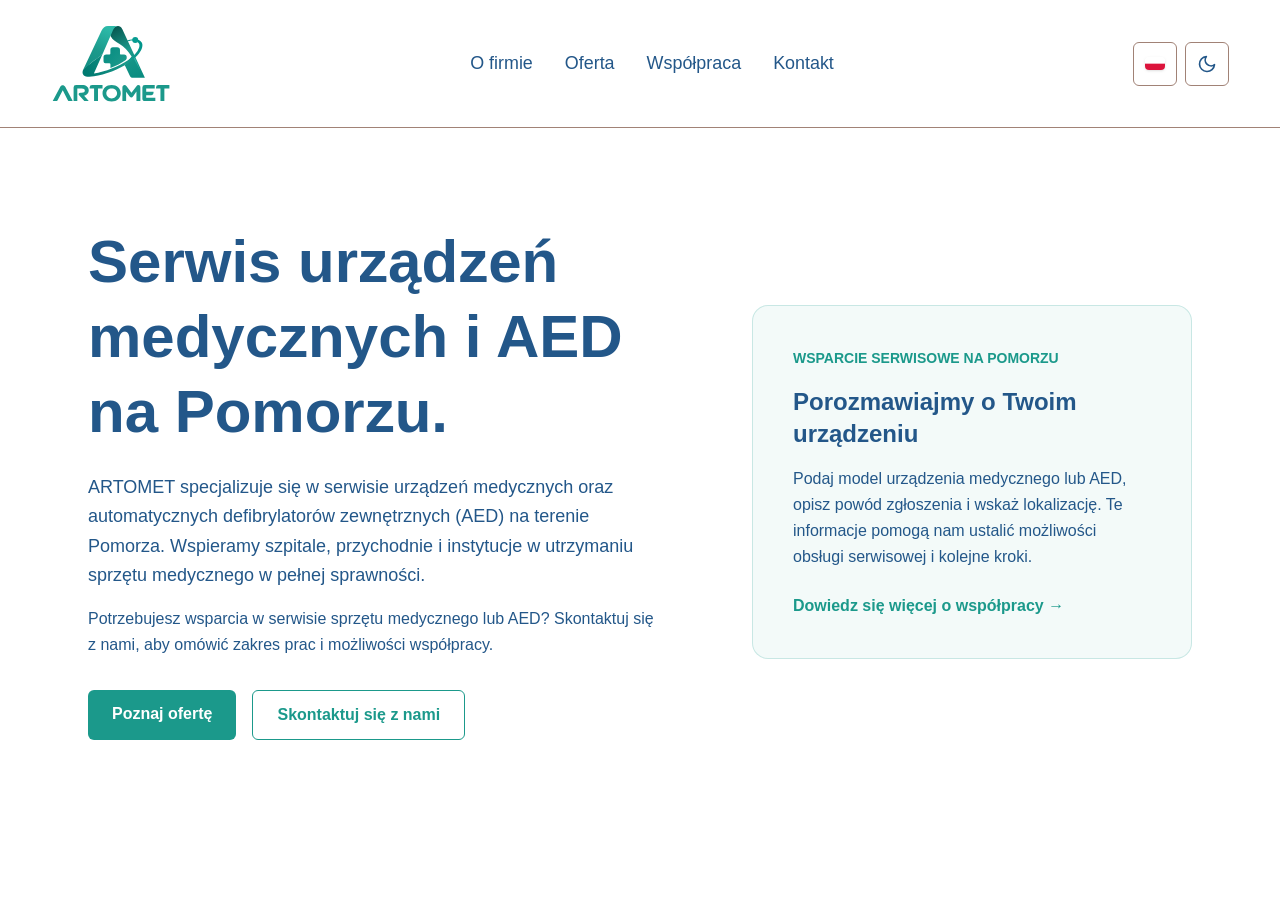
==== index.html @ 6d8891f3 "Auto-generated commit" ====
<!DOCTYPE html><html lang="pl" data-beasties-container><head>
  <meta charset="utf-8">
  <title>Artomet</title>
  <base href="/">
  <meta name="viewport" content="width=device-width, initial-scale=1">
  <link rel="icon" type="image/svg+xml" href="favicon.svg">
<style>@layer properties;@layer theme,base,components,utilities;@layer theme{:root{--font-sans: -apple-system, BlinkMacSystemFont, "Segoe UI", Roboto, "Helvetica Neue", "Noto Sans", Arial, sans-serif, "Apple Color Emoji", "Segoe UI Emoji", "Segoe UI Symbol", "Noto Color Emoji";--font-mono: ui-monospace, SFMono-Regular, Menlo, Monaco, Consolas, "Liberation Mono", "Courier New", monospace;--spacing: .25rem;--container-xl: 36rem;--container-2xl: 42rem;--container-3xl: 48rem;--container-6xl: 72rem;--text-xs: .75rem;--text-xs--line-height: calc(1 / .75);--text-sm: .875rem;--text-sm--line-height: calc(1.25 / .875);--text-lg: 1.125rem;--text-lg--line-height: calc(1.75 / 1.125);--text-xl: 1.25rem;--text-xl--line-height: calc(1.75 / 1.25);--text-2xl: 1.5rem;--text-2xl--line-height: calc(2 / 1.5);--text-3xl: 1.875rem;--text-3xl--line-height: 1.2 ;--text-4xl: 2.25rem;--text-4xl--line-height: calc(2.5 / 2.25);--text-5xl: 3rem;--text-5xl--line-height: 1;--text-6xl: 3.75rem;--text-6xl--line-height: 1;--font-weight-medium: 500;--font-weight-semibold: 600;--font-weight-bold: 700;--leading-tight: 1.25;--leading-relaxed: 1.625;--radius-sm: .25rem;--radius-md: .375rem;--radius-xl: .75rem;--radius-2xl: 1rem;--ease-out: cubic-bezier(0, 0, .2, 1);--default-transition-duration: .15s;--default-transition-timing-function: cubic-bezier(.4, 0, .2, 1);--default-font-family: var(--font-sans);--default-mono-font-family: var(--font-mono);--color-background: var(--color-background);--color-foreground: var(--color-foreground);--color-primary: var(--color-primary);--color-border: var(--color-border);--color-inactive: var(--color-inactive)}}@layer base{*,:after,:before{box-sizing:border-box;margin:0;padding:0;border:0 solid}html{line-height:1.5;-webkit-text-size-adjust:100%;tab-size:4;font-family:var(--default-font-family, -apple-system, BlinkMacSystemFont, "Segoe UI", Roboto, "Helvetica Neue", "Noto Sans", Arial, sans-serif, "Apple Color Emoji", "Segoe UI Emoji", "Segoe UI Symbol", "Noto Color Emoji");font-feature-settings:var(--default-font-feature-settings, normal);font-variation-settings:var(--default-font-variation-settings, normal);-webkit-tap-highlight-color:transparent}h1,h2{font-size:inherit;font-weight:inherit}a{color:inherit;-webkit-text-decoration:inherit;text-decoration:inherit}img,svg{display:block;vertical-align:middle}img{max-width:100%;height:auto}button{font:inherit;font-feature-settings:inherit;font-variation-settings:inherit;letter-spacing:inherit;color:inherit;border-radius:0;background-color:transparent;opacity:1}button{appearance:button}}@layer utilities{.pointer-events-none{pointer-events:none}.absolute{position:absolute}.relative{position:relative}.top-full{top:100%}.right-0{right:0}.bottom-0{bottom:0}.left-0{left:0}.z-50{z-index:50}.mx-auto{margin-inline:auto}.mt-2{margin-top:calc(var(--spacing) * 2)}.mt-4{margin-top:calc(var(--spacing) * 4)}.mt-6{margin-top:calc(var(--spacing) * 6)}.mt-8{margin-top:calc(var(--spacing) * 8)}.flex{display:flex}.grid{display:grid}.inline-block{display:inline-block}.h-0\.5{height:calc(var(--spacing) * .5)}.h-11{height:calc(var(--spacing) * 11)}.min-h-\[calc\(100svh-var\(--header-height\)\)\]{min-height:calc(100svh - var(--header-height))}.w-5{width:calc(var(--spacing) * 5)}.w-11{width:calc(var(--spacing) * 11)}.w-full{width:100%}.max-w-3xl{max-width:var(--container-3xl)}.max-w-6xl{max-width:var(--container-6xl)}.max-w-xl{max-width:var(--container-xl)}.origin-left{transform-origin:0}.translate-y-1{--tw-translate-y: var(--spacing);translate:var(--tw-translate-x) var(--tw-translate-y)}.scale-x-0{--tw-scale-x: 0%;scale:var(--tw-scale-x) var(--tw-scale-y)}.cursor-pointer{cursor:pointer}.flex-col{flex-direction:column}.items-center{align-items:center}.justify-center{justify-content:center}.gap-3{gap:calc(var(--spacing) * 3)}.gap-8{gap:calc(var(--spacing) * 8)}.rounded-2xl{border-radius:var(--radius-2xl)}.rounded-md{border-radius:var(--radius-md)}.rounded-sm{border-radius:var(--radius-sm)}.border{border-style:var(--tw-border-style);border-width:1px}.border-border{border-color:var(--color-border)}.border-primary{border-color:var(--color-primary)}.border-primary\/20{border-color:var(--color-primary)}@supports (color: color-mix(in lab,red,red)){.border-primary\/20{border-color:color-mix(in oklab,var(--color-primary) 20%,transparent)}}.bg-background{background-color:var(--color-background)}.bg-foreground{background-color:var(--color-foreground)}.bg-primary{background-color:var(--color-primary)}.bg-primary\/5{background-color:var(--color-primary)}@supports (color: color-mix(in lab,red,red)){.bg-primary\/5{background-color:color-mix(in oklab,var(--color-primary) 5%,transparent)}}.object-cover{object-fit:cover}.p-6{padding:calc(var(--spacing) * 6)}.px-3{padding-inline:calc(var(--spacing) * 3)}.px-4{padding-inline:calc(var(--spacing) * 4)}.px-6{padding-inline:calc(var(--spacing) * 6)}.py-1{padding-block:var(--spacing)}.py-1\.5{padding-block:calc(var(--spacing) * 1.5)}.py-3{padding-block:calc(var(--spacing) * 3)}.py-12{padding-block:calc(var(--spacing) * 12)}.text-center{text-align:center}.text-2xl{font-size:var(--text-2xl);line-height:var(--tw-leading, var(--text-2xl--line-height))}.text-3xl{font-size:var(--text-3xl);line-height:var(--tw-leading, var(--text-3xl--line-height))}.text-lg{font-size:var(--text-lg);line-height:var(--tw-leading, var(--text-lg--line-height))}.text-sm{font-size:var(--text-sm);line-height:var(--tw-leading, var(--text-sm--line-height))}.text-xs{font-size:var(--text-xs);line-height:var(--tw-leading, var(--text-xs--line-height))}.leading-relaxed{--tw-leading: var(--leading-relaxed);line-height:var(--leading-relaxed)}.leading-tight{--tw-leading: var(--leading-tight);line-height:var(--leading-tight)}.font-bold{--tw-font-weight: var(--font-weight-bold);font-weight:var(--font-weight-bold)}.font-semibold{--tw-font-weight: var(--font-weight-semibold);font-weight:var(--font-weight-semibold)}.whitespace-nowrap{white-space:nowrap}.text-background{color:var(--color-background)}.text-foreground{color:var(--color-foreground)}.text-primary{color:var(--color-primary)}.underline-offset-4{text-underline-offset:4px}.opacity-0{opacity:0%}.opacity-80{opacity:80%}.shadow-sm{--tw-shadow: 0 1px 3px 0 var(--tw-shadow-color, rgb(0 0 0 / .1)), 0 1px 2px -1px var(--tw-shadow-color, rgb(0 0 0 / .1));box-shadow:var(--tw-inset-shadow),var(--tw-inset-ring-shadow),var(--tw-ring-offset-shadow),var(--tw-ring-shadow),var(--tw-shadow)}.transition-all{transition-property:all;transition-timing-function:var(--tw-ease, var(--default-transition-timing-function));transition-duration:var(--tw-duration, var(--default-transition-duration))}.transition-colors{transition-property:color,background-color,border-color,outline-color,text-decoration-color,fill,stroke,--tw-gradient-from,--tw-gradient-via,--tw-gradient-to;transition-timing-function:var(--tw-ease, var(--default-transition-timing-function));transition-duration:var(--tw-duration, var(--default-transition-duration))}.transition-opacity{transition-property:opacity;transition-timing-function:var(--tw-ease, var(--default-transition-timing-function));transition-duration:var(--tw-duration, var(--default-transition-duration))}.transition-transform{transition-property:transform,translate,scale,rotate;transition-timing-function:var(--tw-ease, var(--default-transition-timing-function));transition-duration:var(--tw-duration, var(--default-transition-duration))}.duration-200{--tw-duration: .2s;transition-duration:.2s}.duration-300{--tw-duration: .3s;transition-duration:.3s}.ease-out{--tw-ease: var(--ease-out);transition-timing-function:var(--ease-out)}@media(hover:hover){.group-hover\:translate-y-0:is(:where(.group):hover *){--tw-translate-y: 0px;translate:var(--tw-translate-x) var(--tw-translate-y)}.group-hover\:scale-x-100:is(:where(.group):hover *){--tw-scale-x: 100%;scale:var(--tw-scale-x) var(--tw-scale-y)}.group-hover\:opacity-100:is(:where(.group):hover *){opacity:100%}}.group-focus-visible\:scale-x-100:is(:where(.group):focus-visible *){--tw-scale-x: 100%;scale:var(--tw-scale-x) var(--tw-scale-y)}@media(hover:hover){.hover\:bg-primary\/10:hover{background-color:var(--color-primary)}@supports (color: color-mix(in lab,red,red)){.hover\:bg-primary\/10:hover{background-color:color-mix(in oklab,var(--color-primary) 10%,transparent)}}.hover\:underline:hover{text-decoration-line:underline}.hover\:opacity-80:hover{opacity:80%}}@media(width>=40rem){.sm\:flex-row{flex-direction:row}.sm\:flex-wrap{flex-wrap:wrap}.sm\:gap-4{gap:calc(var(--spacing) * 4)}.sm\:p-8{padding:calc(var(--spacing) * 8)}.sm\:px-6{padding-inline:calc(var(--spacing) * 6)}.sm\:text-4xl{font-size:var(--text-4xl);line-height:var(--tw-leading, var(--text-4xl--line-height))}}@media(width>=48rem){.md\:gap-12{gap:calc(var(--spacing) * 12)}.md\:p-10{padding:calc(var(--spacing) * 10)}}@media(width>=64rem){.lg\:grid-cols-\[1\.4fr_1fr\]{grid-template-columns:1.4fr 1fr}.lg\:py-24{padding-block:calc(var(--spacing) * 24)}.lg\:text-6xl{font-size:var(--text-6xl);line-height:var(--tw-leading, var(--text-6xl--line-height))}}}:root{--header-height: 4rem;--color-background: #ffffff;--color-foreground: #235789;--color-primary: #1B998B;--color-border: #A18276;--color-muted: #998888}@media(min-width:64rem){:root{--header-height: 8rem}}body{background:var(--color-background)}main{overflow-wrap:anywhere}main .grid>*{min-width:0}@keyframes content-enter{0%{opacity:0;transform:translateY(20px)}to{opacity:1;transform:translateY(0)}}@media(prefers-reduced-motion:no-preference){main :where(h1,h2,h3,p,a,button,input,textarea,label){animation:content-enter .6s cubic-bezier(.22,1,.36,1) both}main :where(h1,h2,h3){animation-delay:60ms}main p{animation-delay:.12s}main p+p{animation-delay:.18s}main :where(a,button,input,textarea,label){animation-delay:.22s}main :where(a,button,input,textarea):focus{animation:none}}@property --tw-translate-x{syntax: "*"; inherits: false; initial-value: 0;}@property --tw-translate-y{syntax: "*"; inherits: false; initial-value: 0;}@property --tw-translate-z{syntax: "*"; inherits: false; initial-value: 0;}@property --tw-scale-x{syntax: "*"; inherits: false; initial-value: 1;}@property --tw-scale-y{syntax: "*"; inherits: false; initial-value: 1;}@property --tw-scale-z{syntax: "*"; inherits: false; initial-value: 1;}@property --tw-space-y-reverse{syntax: "*"; inherits: false; initial-value: 0;}@property --tw-border-style{syntax: "*"; inherits: false; initial-value: solid;}@property --tw-leading{syntax: "*"; inherits: false;}@property --tw-font-weight{syntax: "*"; inherits: false;}@property --tw-shadow{syntax: "*"; inherits: false; initial-value: 0 0 #0000;}@property --tw-shadow-color{syntax: "*"; inherits: false;}@property --tw-shadow-alpha{syntax: "<percentage>"; inherits: false; initial-value: 100%;}@property --tw-inset-shadow{syntax: "*"; inherits: false; initial-value: 0 0 #0000;}@property --tw-inset-shadow-color{syntax: "*"; inherits: false;}@property --tw-inset-shadow-alpha{syntax: "<percentage>"; inherits: false; initial-value: 100%;}@property --tw-ring-color{syntax: "*"; inherits: false;}@property --tw-ring-shadow{syntax: "*"; inherits: false; initial-value: 0 0 #0000;}@property --tw-inset-ring-color{syntax: "*"; inherits: false;}@property --tw-inset-ring-shadow{syntax: "*"; inherits: false; initial-value: 0 0 #0000;}@property --tw-ring-inset{syntax: "*"; inherits: false;}@property --tw-ring-offset-width{syntax: "<length>"; inherits: false; initial-value: 0px;}@property --tw-ring-offset-color{syntax: "*"; inherits: false; initial-value: #fff;}@property --tw-ring-offset-shadow{syntax: "*"; inherits: false; initial-value: 0 0 #0000;}@property --tw-duration{syntax: "*"; inherits: false;}@property --tw-ease{syntax: "*"; inherits: false;}@layer properties{@supports ((-webkit-hyphens: none) and (not (margin-trim: inline))) or ((-moz-orient: inline) and (not (color:rgb(from red r g b)))){*,:before,:after{--tw-translate-x: 0;--tw-translate-y: 0;--tw-translate-z: 0;--tw-scale-x: 1;--tw-scale-y: 1;--tw-scale-z: 1;--tw-space-y-reverse: 0;--tw-border-style: solid;--tw-leading: initial;--tw-font-weight: initial;--tw-shadow: 0 0 #0000;--tw-shadow-color: initial;--tw-shadow-alpha: 100%;--tw-inset-shadow: 0 0 #0000;--tw-inset-shadow-color: initial;--tw-inset-shadow-alpha: 100%;--tw-ring-color: initial;--tw-ring-shadow: 0 0 #0000;--tw-inset-ring-color: initial;--tw-inset-ring-shadow: 0 0 #0000;--tw-ring-inset: initial;--tw-ring-offset-width: 0px;--tw-ring-offset-color: #fff;--tw-ring-offset-shadow: 0 0 #0000;--tw-duration: initial;--tw-ease: initial}}}
</style><link rel="stylesheet" href="styles-PQJU27XA.css" media="print" onload="this.media='all'"><noscript><link rel="stylesheet" href="styles-PQJU27XA.css"></noscript><style ng-app-id="ng">.top-panel[_ngcontent-ng-c685632538]{display:flex;flex-wrap:wrap;align-items:center;justify-content:space-between;gap:0 12px;min-height:var(--header-height);padding:10px 16px;border-bottom:1px solid var(--color-border);background:var(--color-background);color:var(--color-foreground)}.brand[_ngcontent-ng-c685632538]{font-size:clamp(1.25rem,2.5vw,2rem)}.settings[_ngcontent-ng-c685632538]{display:flex;align-items:center;gap:8px}.menu-toggle[_ngcontent-ng-c685632538]{display:grid;place-items:center;width:44px;height:44px;border:1px solid var(--color-border);border-radius:6px;cursor:pointer}.navigation[_ngcontent-ng-c685632538]{display:none}.navigation.is-open[_ngcontent-ng-c685632538]{display:flex;flex-direction:column;order:3;width:100%;gap:8px;padding:12px 0}.navigation[_ngcontent-ng-c685632538]   a[_ngcontent-ng-c685632538]{display:flex;align-items:center;min-height:44px;width:fit-content;font-size:1.125rem;font-weight:500}[_ngcontent-ng-c685632538]:where(a,button):focus-visible{outline:2px solid var(--color-primary);outline-offset:4px}@media(min-width:64rem){.top-panel[_ngcontent-ng-c685632538]{flex-wrap:nowrap;padding:16px clamp(24px,4vw,64px)}.navigation[_ngcontent-ng-c685632538], .navigation.is-open[_ngcontent-ng-c685632538]{display:flex;flex-direction:row;order:0;width:auto;gap:clamp(20px,2.5vw,40px);padding:0}.navigation[_ngcontent-ng-c685632538]   a[_ngcontent-ng-c685632538]{font-size:clamp(1rem,1.4vw,1.25rem)}.menu-toggle[_ngcontent-ng-c685632538]{display:none}}</style></head>
<body><!--nghm--><script type="text/javascript" id="ng-event-dispatch-contract">(()=>{function p(t,n,r,o,e,i,f,m){return{eventType:t,event:n,targetElement:r,eic:o,timeStamp:e,eia:i,eirp:f,eiack:m}}function u(t){let n=[],r=e=>{n.push(e)};return{c:t,q:n,et:[],etc:[],d:r,h:e=>{r(p(e.type,e,e.target,t,Date.now()))}}}function s(t,n,r){for(let o=0;o<n.length;o++){let e=n[o];(r?t.etc:t.et).push(e),t.c.addEventListener(e,t.h,r)}}function c(t,n,r,o,e=window){let i=u(t);e._ejsas||(e._ejsas={}),e._ejsas[n]=i,s(i,r),s(i,o,!0)}window.__jsaction_bootstrap=c;})();
</script><script>window.__jsaction_bootstrap(document.body,"ng",["click","focusout"],[]);</script>
  <app-root ng-version="22.1.6" ngh="5" ng-server-context="ssg"><app-top-panel _nghost-ng-c685632538 ngh="3"><header _ngcontent-ng-c685632538 class="top-panel"><div _ngcontent-ng-c685632538 class="flex items-center"><a _ngcontent-ng-c685632538 routerlink="/" class="brand font-bold text-primary" href="/" jsaction="click:;"><img _ngcontent-ng-c685632538 src="/logo_name.svg" alt="Logo Artomet" style="width: 120px; height: auto;"></a></div><nav _ngcontent-ng-c685632538 id="main-navigation" aria-label="Menu główne" class="navigation"><a _ngcontent-ng-c685632538 routerlink="/o-firmie" routerlinkactive ariacurrentwhenactive="page" class="group relative py-1 text-foreground" href="/o-firmie" jsaction="click:;"><span _ngcontent-ng-c685632538>O firmie</span><span _ngcontent-ng-c685632538 class="absolute bottom-0 left-0 h-0.5 w-full origin-left bg-primary transition-transform duration-300 ease-out group-hover:scale-x-100 group-focus-visible:scale-x-100 scale-x-0"></span></a><a _ngcontent-ng-c685632538 routerlink="/oferta" routerlinkactive ariacurrentwhenactive="page" class="group relative py-1 text-foreground" href="/oferta" jsaction="click:;"><span _ngcontent-ng-c685632538>Oferta</span><span _ngcontent-ng-c685632538 class="absolute bottom-0 left-0 h-0.5 w-full origin-left bg-primary transition-transform duration-300 ease-out group-hover:scale-x-100 group-focus-visible:scale-x-100 scale-x-0"></span></a><a _ngcontent-ng-c685632538 routerlink="/wspolpraca" routerlinkactive ariacurrentwhenactive="page" class="group relative py-1 text-foreground" href="/wspolpraca" jsaction="click:;"><span _ngcontent-ng-c685632538>Współpraca</span><span _ngcontent-ng-c685632538 class="absolute bottom-0 left-0 h-0.5 w-full origin-left bg-primary transition-transform duration-300 ease-out group-hover:scale-x-100 group-focus-visible:scale-x-100 scale-x-0"></span></a><a _ngcontent-ng-c685632538 routerlink="/kontakt" routerlinkactive ariacurrentwhenactive="page" class="group relative py-1 text-foreground" href="/kontakt" jsaction="click:;"><span _ngcontent-ng-c685632538>Kontakt</span><span _ngcontent-ng-c685632538 class="absolute bottom-0 left-0 h-0.5 w-full origin-left bg-primary transition-transform duration-300 ease-out group-hover:scale-x-100 group-focus-visible:scale-x-100 scale-x-0"></span></a></nav><div _ngcontent-ng-c685632538 class="settings"><app-language-selector _ngcontent-ng-c685632538 ngh="1"><div class="relative" jsaction="focusout:;"><button type="button" aria-controls="language-options" aria-label="Wybierz język" class="flex h-11 w-11 cursor-pointer items-center justify-center rounded-md border border-border transition-colors hover:bg-muted" aria-expanded="false" jsaction="click:;"><app-flag-icon cssclass="w-5" ngh="0"><svg xmlns="http://www.w3.org/2000/svg" viewBox="0 0 3 2" class="object-cover rounded-sm shadow-sm w-5"><rect width="3" height="2" fill="#fff"/><rect width="3" height="1" y="1" fill="#dc143c"/></svg><!----><!----><!----></app-flag-icon></button><!----></div></app-language-selector><app-theme-toggle _ngcontent-ng-c685632538 ngh="2"><div class="group relative"><button type="button" aria-label="Zmień motyw" class="flex h-11 w-11 cursor-pointer items-center justify-center rounded-md border border-border text-foreground transition-colors hover:bg-muted" jsaction="click:;"><!----><svg xmlns="http://www.w3.org/2000/svg" width="20" height="20" viewBox="0 0 24 24" fill="none" stroke="currentColor" stroke-width="2" stroke-linecap="round" stroke-linejoin="round"><path d="M21 12.79A9 9 0 1 1 11.21 3 7 7 0 0 0 21 12.79z"/></svg><!----></button><span class="pointer-events-none absolute right-0 top-full z-50 mt-2 whitespace-nowrap rounded-md bg-foreground px-3 py-1.5 text-xs text-background opacity-0 translate-y-1 transition-all duration-200 group-hover:translate-y-0 group-hover:opacity-100"> Zmień motyw </span></div></app-theme-toggle><button _ngcontent-ng-c685632538 type="button" aria-controls="main-navigation" class="menu-toggle" aria-expanded="false" aria-label="Otwórz menu" jsaction="click:;"><svg _ngcontent-ng-c685632538="" width="24" height="24" viewBox="0 0 24 24" fill="none" stroke="currentColor" stroke-width="2" aria-hidden="true"><!----><path _ngcontent-ng-c685632538="" d="M3 6h18M3 12h18M3 18h18"/><!----></svg></button></div></header></app-top-panel><main><router-outlet></router-outlet><app-home ngh="4"><div class="min-h-[calc(100svh-var(--header-height))] bg-background text-foreground"><section class="mx-auto grid max-w-6xl items-center gap-8 px-4 py-12 sm:px-6 md:gap-12 lg:grid-cols-[1.4fr_1fr] lg:py-24"><div><h1 class="max-w-3xl text-3xl font-bold leading-tight sm:text-4xl lg:text-6xl"> Serwis urządzeń medycznych i AED na Pomorzu. </h1><p class="mt-6 max-w-xl text-lg leading-relaxed"> ARTOMET specjalizuje się w serwisie urządzeń medycznych oraz automatycznych defibrylatorów zewnętrznych (AED) na terenie Pomorza. Wspieramy szpitale, przychodnie i instytucje w utrzymaniu sprzętu medycznego w pełnej sprawności. </p><p class="mt-4 max-w-xl leading-relaxed opacity-80"> Potrzebujesz wsparcia w serwisie sprzętu medycznego lub AED? Skontaktuj się z nami, aby omówić zakres prac i możliwości współpracy. </p><div class="mt-8 flex flex-col gap-3 sm:flex-row sm:flex-wrap sm:gap-4"><a routerlink="/oferta" class="text-center rounded-md bg-primary px-6 py-3 font-semibold text-background transition-opacity hover:opacity-80" href="/oferta" jsaction="click:;">Poznaj ofertę</a><a routerlink="/kontakt" class="text-center rounded-md border border-primary px-6 py-3 font-semibold text-primary transition-colors hover:bg-primary/10" href="/kontakt" jsaction="click:;">Skontaktuj się z nami</a></div></div><aside class="rounded-2xl border border-primary/20 bg-primary/5 p-6 sm:p-8 md:p-10"><span class="text-sm font-semibold text-primary">WSPARCIE SERWISOWE NA POMORZU</span><h2 class="mt-4 text-2xl font-semibold">Porozmawiajmy o Twoim urządzeniu</h2><p class="mt-4 leading-relaxed opacity-80"> Podaj model urządzenia medycznego lub AED, opisz powód zgłoszenia i wskaż lokalizację. Te informacje pomogą nam ustalić możliwości obsługi serwisowej i kolejne kroki. </p><a routerlink="/wspolpraca" class="mt-6 inline-block font-semibold text-primary underline-offset-4 hover:underline" href="/wspolpraca" jsaction="click:;">Dowiedz się więcej o współpracy →</a></aside></section></div></app-home><!----></main></app-root>
<script src="main-QZWJJFKA.js" type="module"></script>
<link rel="modulepreload" href="chunk-BwNiApTI.js">


<script id="ng-state" type="application/json">{"__nghData__":[{"t":{"0":"t0","1":"t1","2":"t2"},"c":{"0":[{"i":"t0","r":1}],"1":[],"2":[]}},{"t":{"3":"t3"},"c":{"3":[]}},{"t":{"2":"t4","3":"t5"},"c":{"2":[],"3":[{"i":"t5","r":1}]}},{"t":{"31":"t6","32":"t7"},"c":{"31":[],"32":[{"i":"t7","r":1}]}},{},{"c":{"2":[{"i":"c125079024","r":1}]}}]}</script></body></html>
---- styles-PQJU27XA.css ----
@layer properties;@layer theme,base,components,utilities;@layer theme{:root,:host{--font-sans: -apple-system, BlinkMacSystemFont, "Segoe UI", Roboto, "Helvetica Neue", "Noto Sans", Arial, sans-serif, "Apple Color Emoji", "Segoe UI Emoji", "Segoe UI Symbol", "Noto Color Emoji";--font-mono: ui-monospace, SFMono-Regular, Menlo, Monaco, Consolas, "Liberation Mono", "Courier New", monospace;--spacing: .25rem;--container-xl: 36rem;--container-2xl: 42rem;--container-3xl: 48rem;--container-6xl: 72rem;--text-xs: .75rem;--text-xs--line-height: calc(1 / .75);--text-sm: .875rem;--text-sm--line-height: calc(1.25 / .875);--text-lg: 1.125rem;--text-lg--line-height: calc(1.75 / 1.125);--text-xl: 1.25rem;--text-xl--line-height: calc(1.75 / 1.25);--text-2xl: 1.5rem;--text-2xl--line-height: calc(2 / 1.5);--text-3xl: 1.875rem;--text-3xl--line-height: 1.2 ;--text-4xl: 2.25rem;--text-4xl--line-height: calc(2.5 / 2.25);--text-5xl: 3rem;--text-5xl--line-height: 1;--text-6xl: 3.75rem;--text-6xl--line-height: 1;--font-weight-medium: 500;--font-weight-semibold: 600;--font-weight-bold: 700;--leading-tight: 1.25;--leading-relaxed: 1.625;--radius-sm: .25rem;--radius-md: .375rem;--radius-xl: .75rem;--radius-2xl: 1rem;--ease-out: cubic-bezier(0, 0, .2, 1);--default-transition-duration: .15s;--default-transition-timing-function: cubic-bezier(.4, 0, .2, 1);--default-font-family: var(--font-sans);--default-mono-font-family: var(--font-mono);--color-background: var(--color-background);--color-foreground: var(--color-foreground);--color-primary: var(--color-primary);--color-border: var(--color-border);--color-inactive: var(--color-inactive)}}@layer base{*,:after,:before,::backdrop,::file-selector-button{box-sizing:border-box;margin:0;padding:0;border:0 solid}html,:host{line-height:1.5;-webkit-text-size-adjust:100%;tab-size:4;font-family:var(--default-font-family, -apple-system, BlinkMacSystemFont, "Segoe UI", Roboto, "Helvetica Neue", "Noto Sans", Arial, sans-serif, "Apple Color Emoji", "Segoe UI Emoji", "Segoe UI Symbol", "Noto Color Emoji");font-feature-settings:var(--default-font-feature-settings, normal);font-variation-settings:var(--default-font-variation-settings, normal);-webkit-tap-highlight-color:transparent}hr{height:0;color:inherit;border-top-width:1px}abbr:where([title]){-webkit-text-decoration:underline dotted;text-decoration:underline dotted}h1,h2,h3,h4,h5,h6{font-size:inherit;font-weight:inherit}a{color:inherit;-webkit-text-decoration:inherit;text-decoration:inherit}b,strong{font-weight:bolder}code,kbd,samp,pre{font-family:var(--default-mono-font-family, ui-monospace, SFMono-Regular, Menlo, Monaco, Consolas, "Liberation Mono", "Courier New", monospace);font-feature-settings:var(--default-mono-font-feature-settings, normal);font-variation-settings:var(--default-mono-font-variation-settings, normal);font-size:1em}small{font-size:80%}sub,sup{font-size:75%;line-height:0;position:relative;vertical-align:baseline}sub{bottom:-.25em}sup{top:-.5em}table{text-indent:0;border-color:inherit;border-collapse:collapse}:-moz-focusring:where(:not(iframe)){outline:auto}progress{vertical-align:baseline}summary{display:list-item}ol,ul,menu{list-style:none}img,svg,video,canvas,audio,iframe,embed,object{display:block;vertical-align:middle}img,video{max-width:100%;height:auto}button,input,select,optgroup,textarea,::file-selector-button{font:inherit;font-feature-settings:inherit;font-variation-settings:inherit;letter-spacing:inherit;color:inherit;border-radius:0;background-color:transparent;opacity:1}:where(select:is([multiple],[size])) optgroup{font-weight:bolder}:where(select:is([multiple],[size])) optgroup option{padding-inline-start:20px}::file-selector-button{margin-inline-end:4px}::placeholder{opacity:1}@supports (not (-webkit-appearance: -apple-pay-button)) or (contain-intrinsic-size: 1px){::placeholder{color:currentcolor}@supports (color: color-mix(in lab,red,red)){::placeholder{color:color-mix(in oklab,currentcolor 50%,transparent)}}}textarea{resize:vertical}::-webkit-search-decoration{-webkit-appearance:none}::-webkit-date-and-time-value{min-height:1lh;text-align:inherit}::-webkit-datetime-edit{display:inline-flex}::-webkit-datetime-edit-fields-wrapper{padding:0}::-webkit-datetime-edit,::-webkit-datetime-edit-year-field,::-webkit-datetime-edit-month-field,::-webkit-datetime-edit-day-field,::-webkit-datetime-edit-hour-field,::-webkit-datetime-edit-minute-field,::-webkit-datetime-edit-second-field,::-webkit-datetime-edit-millisecond-field,::-webkit-datetime-edit-meridiem-field{padding-block:0}::-webkit-calendar-picker-indicator{line-height:1}:-moz-ui-invalid{box-shadow:none}button,input:where([type=button],[type=reset],[type=submit]),::file-selector-button{appearance:button}::-webkit-inner-spin-button,::-webkit-outer-spin-button{height:auto}[hidden]:where(:not([hidden=until-found])){display:none!important}}@layer utilities{.pointer-events-none{pointer-events:none}.absolute{position:absolute}.relative{position:relative}.static{position:static}.top-12{top:calc(var(--spacing) * 12)}.top-full{top:100%}.right-0{right:0}.bottom-0{bottom:0}.left-0{left:0}.z-50{z-index:50}.mx-auto{margin-inline:auto}.mt-2{margin-top:calc(var(--spacing) * 2)}.mt-3{margin-top:calc(var(--spacing) * 3)}.mt-4{margin-top:calc(var(--spacing) * 4)}.mt-5{margin-top:calc(var(--spacing) * 5)}.mt-6{margin-top:calc(var(--spacing) * 6)}.mt-8{margin-top:calc(var(--spacing) * 8)}.mt-14{margin-top:calc(var(--spacing) * 14)}.mb-2{margin-bottom:calc(var(--spacing) * 2)}.mb-12{margin-bottom:calc(var(--spacing) * 12)}.block{display:block}.flex{display:flex}.grid{display:grid}.inline-block{display:inline-block}.h-0\.5{height:calc(var(--spacing) * .5)}.h-11{height:calc(var(--spacing) * 11)}.h-30{height:calc(var(--spacing) * 30)}.min-h-\[calc\(100svh-var\(--header-height\)\)\]{min-height:calc(100svh - var(--header-height))}.w-4{width:calc(var(--spacing) * 4)}.w-5{width:calc(var(--spacing) * 5)}.w-11{width:calc(var(--spacing) * 11)}.w-28{width:calc(var(--spacing) * 28)}.w-full{width:100%}.max-w-2xl{max-width:var(--container-2xl)}.max-w-3xl{max-width:var(--container-3xl)}.max-w-6xl{max-width:var(--container-6xl)}.max-w-xl{max-width:var(--container-xl)}.origin-left{transform-origin:0}.translate-y-1{--tw-translate-y: var(--spacing);translate:var(--tw-translate-x) var(--tw-translate-y)}.scale-x-0{--tw-scale-x: 0%;scale:var(--tw-scale-x) var(--tw-scale-y)}.scale-x-100{--tw-scale-x: 100%;scale:var(--tw-scale-x) var(--tw-scale-y)}.cursor-pointer{cursor:pointer}.resize-none{resize:none}.flex-col{flex-direction:column}.items-center{align-items:center}.justify-center{justify-content:center}.gap-2{gap:calc(var(--spacing) * 2)}.gap-3{gap:calc(var(--spacing) * 3)}.gap-6{gap:calc(var(--spacing) * 6)}.gap-8{gap:calc(var(--spacing) * 8)}.gap-12{gap:calc(var(--spacing) * 12)}:where(.space-y-4>:not(:last-child)){--tw-space-y-reverse: 0;margin-block-start:calc(calc(var(--spacing) * 4) * var(--tw-space-y-reverse));margin-block-end:calc(calc(var(--spacing) * 4) * calc(1 - var(--tw-space-y-reverse)))}:where(.space-y-5>:not(:last-child)){--tw-space-y-reverse: 0;margin-block-start:calc(calc(var(--spacing) * 5) * var(--tw-space-y-reverse));margin-block-end:calc(calc(var(--spacing) * 5) * calc(1 - var(--tw-space-y-reverse)))}.rounded-2xl{border-radius:var(--radius-2xl)}.rounded-md{border-radius:var(--radius-md)}.rounded-sm{border-radius:var(--radius-sm)}.rounded-xl{border-radius:var(--radius-xl)}.border{border-style:var(--tw-border-style);border-width:1px}.border-border{border-color:var(--color-border)}.border-border\/30{border-color:var(--color-border)}@supports (color: color-mix(in lab,red,red)){.border-border\/30{border-color:color-mix(in oklab,var(--color-border) 30%,transparent)}}.border-primary{border-color:var(--color-primary)}.border-primary\/20{border-color:var(--color-primary)}@supports (color: color-mix(in lab,red,red)){.border-primary\/20{border-color:color-mix(in oklab,var(--color-primary) 20%,transparent)}}.bg-background{background-color:var(--color-background)}.bg-foreground{background-color:var(--color-foreground)}.bg-primary{background-color:var(--color-primary)}.bg-primary\/5{background-color:var(--color-primary)}@supports (color: color-mix(in lab,red,red)){.bg-primary\/5{background-color:color-mix(in oklab,var(--color-primary) 5%,transparent)}}.object-cover{object-fit:cover}.p-1{padding:var(--spacing)}.p-6{padding:calc(var(--spacing) * 6)}.px-2{padding-inline:calc(var(--spacing) * 2)}.px-3{padding-inline:calc(var(--spacing) * 3)}.px-4{padding-inline:calc(var(--spacing) * 4)}.px-6{padding-inline:calc(var(--spacing) * 6)}.py-1{padding-block:var(--spacing)}.py-1\.5{padding-block:calc(var(--spacing) * 1.5)}.py-3{padding-block:calc(var(--spacing) * 3)}.py-10{padding-block:calc(var(--spacing) * 10)}.py-12{padding-block:calc(var(--spacing) * 12)}.text-center{text-align:center}.text-2xl{font-size:var(--text-2xl);line-height:var(--tw-leading, var(--text-2xl--line-height))}.text-3xl{font-size:var(--text-3xl);line-height:var(--tw-leading, var(--text-3xl--line-height))}.text-lg{font-size:var(--text-lg);line-height:var(--tw-leading, var(--text-lg--line-height))}.text-sm{font-size:var(--text-sm);line-height:var(--tw-leading, var(--text-sm--line-height))}.text-xl{font-size:var(--text-xl);line-height:var(--tw-leading, var(--text-xl--line-height))}.text-xs{font-size:var(--text-xs);line-height:var(--tw-leading, var(--text-xs--line-height))}.leading-relaxed{--tw-leading: var(--leading-relaxed);line-height:var(--leading-relaxed)}.leading-tight{--tw-leading: var(--leading-tight);line-height:var(--leading-tight)}.font-bold{--tw-font-weight: var(--font-weight-bold);font-weight:var(--font-weight-bold)}.font-medium{--tw-font-weight: var(--font-weight-medium);font-weight:var(--font-weight-medium)}.font-semibold{--tw-font-weight: var(--font-weight-semibold);font-weight:var(--font-weight-semibold)}.whitespace-nowrap{white-space:nowrap}.text-background{color:var(--color-background)}.text-foreground{color:var(--color-foreground)}.text-primary{color:var(--color-primary)}.underline-offset-4{text-underline-offset:4px}.opacity-0{opacity:0%}.opacity-80{opacity:80%}.shadow-lg{--tw-shadow: 0 10px 15px -3px var(--tw-shadow-color, rgb(0 0 0 / .1)), 0 4px 6px -4px var(--tw-shadow-color, rgb(0 0 0 / .1));box-shadow:var(--tw-inset-shadow),var(--tw-inset-ring-shadow),var(--tw-ring-offset-shadow),var(--tw-ring-shadow),var(--tw-shadow)}.shadow-sm{--tw-shadow: 0 1px 3px 0 var(--tw-shadow-color, rgb(0 0 0 / .1)), 0 1px 2px -1px var(--tw-shadow-color, rgb(0 0 0 / .1));box-shadow:var(--tw-inset-shadow),var(--tw-inset-ring-shadow),var(--tw-ring-offset-shadow),var(--tw-ring-shadow),var(--tw-shadow)}.transition-all{transition-property:all;transition-timing-function:var(--tw-ease, var(--default-transition-timing-function));transition-duration:var(--tw-duration, var(--default-transition-duration))}.transition-colors{transition-property:color,background-color,border-color,outline-color,text-decoration-color,fill,stroke,--tw-gradient-from,--tw-gradient-via,--tw-gradient-to;transition-timing-function:var(--tw-ease, var(--default-transition-timing-function));transition-duration:var(--tw-duration, var(--default-transition-duration))}.transition-opacity{transition-property:opacity;transition-timing-function:var(--tw-ease, var(--default-transition-timing-function));transition-duration:var(--tw-duration, var(--default-transition-duration))}.transition-transform{transition-property:transform,translate,scale,rotate;transition-timing-function:var(--tw-ease, var(--default-transition-timing-function));transition-duration:var(--tw-duration, var(--default-transition-duration))}.duration-200{--tw-duration: .2s;transition-duration:.2s}.duration-300{--tw-duration: .3s;transition-duration:.3s}.ease-out{--tw-ease: var(--ease-out);transition-timing-function:var(--ease-out)}.outline-none{--tw-outline-style: none;outline-style:none}@media(hover:hover){.group-hover\:translate-y-0:is(:where(.group):hover *){--tw-translate-y: 0px;translate:var(--tw-translate-x) var(--tw-translate-y)}.group-hover\:scale-x-100:is(:where(.group):hover *){--tw-scale-x: 100%;scale:var(--tw-scale-x) var(--tw-scale-y)}.group-hover\:opacity-100:is(:where(.group):hover *){opacity:100%}}.group-focus-visible\:scale-x-100:is(:where(.group):focus-visible *){--tw-scale-x: 100%;scale:var(--tw-scale-x) var(--tw-scale-y)}@media(hover:hover){.hover\:bg-primary\/10:hover{background-color:var(--color-primary)}@supports (color: color-mix(in lab,red,red)){.hover\:bg-primary\/10:hover{background-color:color-mix(in oklab,var(--color-primary) 10%,transparent)}}.hover\:text-primary:hover{color:var(--color-primary)}.hover\:underline:hover{text-decoration-line:underline}.hover\:opacity-80:hover{opacity:80%}.hover\:opacity-90:hover{opacity:90%}}.focus\:border-primary:focus{border-color:var(--color-primary)}@media(width>=40rem){.sm\:flex-row{flex-direction:row}.sm\:flex-wrap{flex-wrap:wrap}.sm\:gap-4{gap:calc(var(--spacing) * 4)}.sm\:p-8{padding:calc(var(--spacing) * 8)}.sm\:px-6{padding-inline:calc(var(--spacing) * 6)}.sm\:py-16{padding-block:calc(var(--spacing) * 16)}.sm\:text-4xl{font-size:var(--text-4xl);line-height:var(--tw-leading, var(--text-4xl--line-height))}}@media(width>=48rem){.md\:grid-cols-2{grid-template-columns:repeat(2,minmax(0,1fr))}.md\:gap-12{gap:calc(var(--spacing) * 12)}.md\:p-10{padding:calc(var(--spacing) * 10)}}@media(width>=64rem){.lg\:grid-cols-\[1\.4fr_1fr\]{grid-template-columns:1.4fr 1fr}.lg\:py-24{padding-block:calc(var(--spacing) * 24)}.lg\:text-5xl{font-size:var(--text-5xl);line-height:var(--tw-leading, var(--text-5xl--line-height))}.lg\:text-6xl{font-size:var(--text-6xl);line-height:var(--tw-leading, var(--text-6xl--line-height))}}}:root{--header-height: 4rem;--color-background: #ffffff;--color-foreground: #235789;--color-primary: #1B998B;--color-border: #A18276;--color-muted: #998888}@media(min-width:64rem){:root{--header-height: 8rem}}body{background:var(--color-background)}main{overflow-wrap:anywhere}main .grid>*{min-width:0}input,textarea,select{font-size:1rem}.dark{--color-background: #0E1116;--color-foreground: #A9C9E8;--color-primary: #4CCFC0;--color-border: #C7AFA6;--color-muted: #7A6F6F}@keyframes content-enter{0%{opacity:0;transform:translateY(20px)}to{opacity:1;transform:translateY(0)}}@media(prefers-reduced-motion:no-preference){main :where(h1,h2,h3,p,a,button,input,textarea,label){animation:content-enter .6s cubic-bezier(.22,1,.36,1) both}main :where(h1,h2,h3){animation-delay:60ms}main p{animation-delay:.12s}main p+p{animation-delay:.18s}main :where(a,button,input,textarea,label){animation-delay:.22s}main article:nth-child(2) :where(h2,p,a){animation-delay:.2s}main article:nth-child(3) :where(h2,p,a){animation-delay:.28s}main :where(a,button,input,textarea):focus{animation:none}}@property --tw-translate-x{syntax: "*"; inherits: false; initial-value: 0;}@property --tw-translate-y{syntax: "*"; inherits: false; initial-value: 0;}@property --tw-translate-z{syntax: "*"; inherits: false; initial-value: 0;}@property --tw-scale-x{syntax: "*"; inherits: false; initial-value: 1;}@property --tw-scale-y{syntax: "*"; inherits: false; initial-value: 1;}@property --tw-scale-z{syntax: "*"; inherits: false; initial-value: 1;}@property --tw-space-y-reverse{syntax: "*"; inherits: false; initial-value: 0;}@property --tw-border-style{syntax: "*"; inherits: false; initial-value: solid;}@property --tw-leading{syntax: "*"; inherits: false;}@property --tw-font-weight{syntax: "*"; inherits: false;}@property --tw-shadow{syntax: "*"; inherits: false; initial-value: 0 0 #0000;}@property --tw-shadow-color{syntax: "*"; inherits: false;}@property --tw-shadow-alpha{syntax: "<percentage>"; inherits: false; initial-value: 100%;}@property --tw-inset-shadow{syntax: "*"; inherits: false; initial-value: 0 0 #0000;}@property --tw-inset-shadow-color{syntax: "*"; inherits: false;}@property --tw-inset-shadow-alpha{syntax: "<percentage>"; inherits: false; initial-value: 100%;}@property --tw-ring-color{syntax: "*"; inherits: false;}@property --tw-ring-shadow{syntax: "*"; inherits: false; initial-value: 0 0 #0000;}@property --tw-inset-ring-color{syntax: "*"; inherits: false;}@property --tw-inset-ring-shadow{syntax: "*"; inherits: false; initial-value: 0 0 #0000;}@property --tw-ring-inset{syntax: "*"; inherits: false;}@property --tw-ring-offset-width{syntax: "<length>"; inherits: false; initial-value: 0px;}@property --tw-ring-offset-color{syntax: "*"; inherits: false; initial-value: #fff;}@property --tw-ring-offset-shadow{syntax: "*"; inherits: false; initial-value: 0 0 #0000;}@property --tw-duration{syntax: "*"; inherits: false;}@property --tw-ease{syntax: "*"; inherits: false;}@layer properties{@supports ((-webkit-hyphens: none) and (not (margin-trim: inline))) or ((-moz-orient: inline) and (not (color:rgb(from red r g b)))){*,:before,:after,::backdrop{--tw-translate-x: 0;--tw-translate-y: 0;--tw-translate-z: 0;--tw-scale-x: 1;--tw-scale-y: 1;--tw-scale-z: 1;--tw-space-y-reverse: 0;--tw-border-style: solid;--tw-leading: initial;--tw-font-weight: initial;--tw-shadow: 0 0 #0000;--tw-shadow-color: initial;--tw-shadow-alpha: 100%;--tw-inset-shadow: 0 0 #0000;--tw-inset-shadow-color: initial;--tw-inset-shadow-alpha: 100%;--tw-ring-color: initial;--tw-ring-shadow: 0 0 #0000;--tw-inset-ring-color: initial;--tw-inset-ring-shadow: 0 0 #0000;--tw-ring-inset: initial;--tw-ring-offset-width: 0px;--tw-ring-offset-color: #fff;--tw-ring-offset-shadow: 0 0 #0000;--tw-duration: initial;--tw-ease: initial}}}
---- styles-PQJU27XA.css ----
@layer properties;@layer theme,base,components,utilities;@layer theme{:root,:host{--font-sans: -apple-system, BlinkMacSystemFont, "Segoe UI", Roboto, "Helvetica Neue", "Noto Sans", Arial, sans-serif, "Apple Color Emoji", "Segoe UI Emoji", "Segoe UI Symbol", "Noto Color Emoji";--font-mono: ui-monospace, SFMono-Regular, Menlo, Monaco, Consolas, "Liberation Mono", "Courier New", monospace;--spacing: .25rem;--container-xl: 36rem;--container-2xl: 42rem;--container-3xl: 48rem;--container-6xl: 72rem;--text-xs: .75rem;--text-xs--line-height: calc(1 / .75);--text-sm: .875rem;--text-sm--line-height: calc(1.25 / .875);--text-lg: 1.125rem;--text-lg--line-height: calc(1.75 / 1.125);--text-xl: 1.25rem;--text-xl--line-height: calc(1.75 / 1.25);--text-2xl: 1.5rem;--text-2xl--line-height: calc(2 / 1.5);--text-3xl: 1.875rem;--text-3xl--line-height: 1.2 ;--text-4xl: 2.25rem;--text-4xl--line-height: calc(2.5 / 2.25);--text-5xl: 3rem;--text-5xl--line-height: 1;--text-6xl: 3.75rem;--text-6xl--line-height: 1;--font-weight-medium: 500;--font-weight-semibold: 600;--font-weight-bold: 700;--leading-tight: 1.25;--leading-relaxed: 1.625;--radius-sm: .25rem;--radius-md: .375rem;--radius-xl: .75rem;--radius-2xl: 1rem;--ease-out: cubic-bezier(0, 0, .2, 1);--default-transition-duration: .15s;--default-transition-timing-function: cubic-bezier(.4, 0, .2, 1);--default-font-family: var(--font-sans);--default-mono-font-family: var(--font-mono);--color-background: var(--color-background);--color-foreground: var(--color-foreground);--color-primary: var(--color-primary);--color-border: var(--color-border);--color-inactive: var(--color-inactive)}}@layer base{*,:after,:before,::backdrop,::file-selector-button{box-sizing:border-box;margin:0;padding:0;border:0 solid}html,:host{line-height:1.5;-webkit-text-size-adjust:100%;tab-size:4;font-family:var(--default-font-family, -apple-system, BlinkMacSystemFont, "Segoe UI", Roboto, "Helvetica Neue", "Noto Sans", Arial, sans-serif, "Apple Color Emoji", "Segoe UI Emoji", "Segoe UI Symbol", "Noto Color Emoji");font-feature-settings:var(--default-font-feature-settings, normal);font-variation-settings:var(--default-font-variation-settings, normal);-webkit-tap-highlight-color:transparent}hr{height:0;color:inherit;border-top-width:1px}abbr:where([title]){-webkit-text-decoration:underline dotted;text-decoration:underline dotted}h1,h2,h3,h4,h5,h6{font-size:inherit;font-weight:inherit}a{color:inherit;-webkit-text-decoration:inherit;text-decoration:inherit}b,strong{font-weight:bolder}code,kbd,samp,pre{font-family:var(--default-mono-font-family, ui-monospace, SFMono-Regular, Menlo, Monaco, Consolas, "Liberation Mono", "Courier New", monospace);font-feature-settings:var(--default-mono-font-feature-settings, normal);font-variation-settings:var(--default-mono-font-variation-settings, normal);font-size:1em}small{font-size:80%}sub,sup{font-size:75%;line-height:0;position:relative;vertical-align:baseline}sub{bottom:-.25em}sup{top:-.5em}table{text-indent:0;border-color:inherit;border-collapse:collapse}:-moz-focusring:where(:not(iframe)){outline:auto}progress{vertical-align:baseline}summary{display:list-item}ol,ul,menu{list-style:none}img,svg,video,canvas,audio,iframe,embed,object{display:block;vertical-align:middle}img,video{max-width:100%;height:auto}button,input,select,optgroup,textarea,::file-selector-button{font:inherit;font-feature-settings:inherit;font-variation-settings:inherit;letter-spacing:inherit;color:inherit;border-radius:0;background-color:transparent;opacity:1}:where(select:is([multiple],[size])) optgroup{font-weight:bolder}:where(select:is([multiple],[size])) optgroup option{padding-inline-start:20px}::file-selector-button{margin-inline-end:4px}::placeholder{opacity:1}@supports (not (-webkit-appearance: -apple-pay-button)) or (contain-intrinsic-size: 1px){::placeholder{color:currentcolor}@supports (color: color-mix(in lab,red,red)){::placeholder{color:color-mix(in oklab,currentcolor 50%,transparent)}}}textarea{resize:vertical}::-webkit-search-decoration{-webkit-appearance:none}::-webkit-date-and-time-value{min-height:1lh;text-align:inherit}::-webkit-datetime-edit{display:inline-flex}::-webkit-datetime-edit-fields-wrapper{padding:0}::-webkit-datetime-edit,::-webkit-datetime-edit-year-field,::-webkit-datetime-edit-month-field,::-webkit-datetime-edit-day-field,::-webkit-datetime-edit-hour-field,::-webkit-datetime-edit-minute-field,::-webkit-datetime-edit-second-field,::-webkit-datetime-edit-millisecond-field,::-webkit-datetime-edit-meridiem-field{padding-block:0}::-webkit-calendar-picker-indicator{line-height:1}:-moz-ui-invalid{box-shadow:none}button,input:where([type=button],[type=reset],[type=submit]),::file-selector-button{appearance:button}::-webkit-inner-spin-button,::-webkit-outer-spin-button{height:auto}[hidden]:where(:not([hidden=until-found])){display:none!important}}@layer utilities{.pointer-events-none{pointer-events:none}.absolute{position:absolute}.relative{position:relative}.static{position:static}.top-12{top:calc(var(--spacing) * 12)}.top-full{top:100%}.right-0{right:0}.bottom-0{bottom:0}.left-0{left:0}.z-50{z-index:50}.mx-auto{margin-inline:auto}.mt-2{margin-top:calc(var(--spacing) * 2)}.mt-3{margin-top:calc(var(--spacing) * 3)}.mt-4{margin-top:calc(var(--spacing) * 4)}.mt-5{margin-top:calc(var(--spacing) * 5)}.mt-6{margin-top:calc(var(--spacing) * 6)}.mt-8{margin-top:calc(var(--spacing) * 8)}.mt-14{margin-top:calc(var(--spacing) * 14)}.mb-2{margin-bottom:calc(var(--spacing) * 2)}.mb-12{margin-bottom:calc(var(--spacing) * 12)}.block{display:block}.flex{display:flex}.grid{display:grid}.inline-block{display:inline-block}.h-0\.5{height:calc(var(--spacing) * .5)}.h-11{height:calc(var(--spacing) * 11)}.h-30{height:calc(var(--spacing) * 30)}.min-h-\[calc\(100svh-var\(--header-height\)\)\]{min-height:calc(100svh - var(--header-height))}.w-4{width:calc(var(--spacing) * 4)}.w-5{width:calc(var(--spacing) * 5)}.w-11{width:calc(var(--spacing) * 11)}.w-28{width:calc(var(--spacing) * 28)}.w-full{width:100%}.max-w-2xl{max-width:var(--container-2xl)}.max-w-3xl{max-width:var(--container-3xl)}.max-w-6xl{max-width:var(--container-6xl)}.max-w-xl{max-width:var(--container-xl)}.origin-left{transform-origin:0}.translate-y-1{--tw-translate-y: var(--spacing);translate:var(--tw-translate-x) var(--tw-translate-y)}.scale-x-0{--tw-scale-x: 0%;scale:var(--tw-scale-x) var(--tw-scale-y)}.scale-x-100{--tw-scale-x: 100%;scale:var(--tw-scale-x) var(--tw-scale-y)}.cursor-pointer{cursor:pointer}.resize-none{resize:none}.flex-col{flex-direction:column}.items-center{align-items:center}.justify-center{justify-content:center}.gap-2{gap:calc(var(--spacing) * 2)}.gap-3{gap:calc(var(--spacing) * 3)}.gap-6{gap:calc(var(--spacing) * 6)}.gap-8{gap:calc(var(--spacing) * 8)}.gap-12{gap:calc(var(--spacing) * 12)}:where(.space-y-4>:not(:last-child)){--tw-space-y-reverse: 0;margin-block-start:calc(calc(var(--spacing) * 4) * var(--tw-space-y-reverse));margin-block-end:calc(calc(var(--spacing) * 4) * calc(1 - var(--tw-space-y-reverse)))}:where(.space-y-5>:not(:last-child)){--tw-space-y-reverse: 0;margin-block-start:calc(calc(var(--spacing) * 5) * var(--tw-space-y-reverse));margin-block-end:calc(calc(var(--spacing) * 5) * calc(1 - var(--tw-space-y-reverse)))}.rounded-2xl{border-radius:var(--radius-2xl)}.rounded-md{border-radius:var(--radius-md)}.rounded-sm{border-radius:var(--radius-sm)}.rounded-xl{border-radius:var(--radius-xl)}.border{border-style:var(--tw-border-style);border-width:1px}.border-border{border-color:var(--color-border)}.border-border\/30{border-color:var(--color-border)}@supports (color: color-mix(in lab,red,red)){.border-border\/30{border-color:color-mix(in oklab,var(--color-border) 30%,transparent)}}.border-primary{border-color:var(--color-primary)}.border-primary\/20{border-color:var(--color-primary)}@supports (color: color-mix(in lab,red,red)){.border-primary\/20{border-color:color-mix(in oklab,var(--color-primary) 20%,transparent)}}.bg-background{background-color:var(--color-background)}.bg-foreground{background-color:var(--color-foreground)}.bg-primary{background-color:var(--color-primary)}.bg-primary\/5{background-color:var(--color-primary)}@supports (color: color-mix(in lab,red,red)){.bg-primary\/5{background-color:color-mix(in oklab,var(--color-primary) 5%,transparent)}}.object-cover{object-fit:cover}.p-1{padding:var(--spacing)}.p-6{padding:calc(var(--spacing) * 6)}.px-2{padding-inline:calc(var(--spacing) * 2)}.px-3{padding-inline:calc(var(--spacing) * 3)}.px-4{padding-inline:calc(var(--spacing) * 4)}.px-6{padding-inline:calc(var(--spacing) * 6)}.py-1{padding-block:var(--spacing)}.py-1\.5{padding-block:calc(var(--spacing) * 1.5)}.py-3{padding-block:calc(var(--spacing) * 3)}.py-10{padding-block:calc(var(--spacing) * 10)}.py-12{padding-block:calc(var(--spacing) * 12)}.text-center{text-align:center}.text-2xl{font-size:var(--text-2xl);line-height:var(--tw-leading, var(--text-2xl--line-height))}.text-3xl{font-size:var(--text-3xl);line-height:var(--tw-leading, var(--text-3xl--line-height))}.text-lg{font-size:var(--text-lg);line-height:var(--tw-leading, var(--text-lg--line-height))}.text-sm{font-size:var(--text-sm);line-height:var(--tw-leading, var(--text-sm--line-height))}.text-xl{font-size:var(--text-xl);line-height:var(--tw-leading, var(--text-xl--line-height))}.text-xs{font-size:var(--text-xs);line-height:var(--tw-leading, var(--text-xs--line-height))}.leading-relaxed{--tw-leading: var(--leading-relaxed);line-height:var(--leading-relaxed)}.leading-tight{--tw-leading: var(--leading-tight);line-height:var(--leading-tight)}.font-bold{--tw-font-weight: var(--font-weight-bold);font-weight:var(--font-weight-bold)}.font-medium{--tw-font-weight: var(--font-weight-medium);font-weight:var(--font-weight-medium)}.font-semibold{--tw-font-weight: var(--font-weight-semibold);font-weight:var(--font-weight-semibold)}.whitespace-nowrap{white-space:nowrap}.text-background{color:var(--color-background)}.text-foreground{color:var(--color-foreground)}.text-primary{color:var(--color-primary)}.underline-offset-4{text-underline-offset:4px}.opacity-0{opacity:0%}.opacity-80{opacity:80%}.shadow-lg{--tw-shadow: 0 10px 15px -3px var(--tw-shadow-color, rgb(0 0 0 / .1)), 0 4px 6px -4px var(--tw-shadow-color, rgb(0 0 0 / .1));box-shadow:var(--tw-inset-shadow),var(--tw-inset-ring-shadow),var(--tw-ring-offset-shadow),var(--tw-ring-shadow),var(--tw-shadow)}.shadow-sm{--tw-shadow: 0 1px 3px 0 var(--tw-shadow-color, rgb(0 0 0 / .1)), 0 1px 2px -1px var(--tw-shadow-color, rgb(0 0 0 / .1));box-shadow:var(--tw-inset-shadow),var(--tw-inset-ring-shadow),var(--tw-ring-offset-shadow),var(--tw-ring-shadow),var(--tw-shadow)}.transition-all{transition-property:all;transition-timing-function:var(--tw-ease, var(--default-transition-timing-function));transition-duration:var(--tw-duration, var(--default-transition-duration))}.transition-colors{transition-property:color,background-color,border-color,outline-color,text-decoration-color,fill,stroke,--tw-gradient-from,--tw-gradient-via,--tw-gradient-to;transition-timing-function:var(--tw-ease, var(--default-transition-timing-function));transition-duration:var(--tw-duration, var(--default-transition-duration))}.transition-opacity{transition-property:opacity;transition-timing-function:var(--tw-ease, var(--default-transition-timing-function));transition-duration:var(--tw-duration, var(--default-transition-duration))}.transition-transform{transition-property:transform,translate,scale,rotate;transition-timing-function:var(--tw-ease, var(--default-transition-timing-function));transition-duration:var(--tw-duration, var(--default-transition-duration))}.duration-200{--tw-duration: .2s;transition-duration:.2s}.duration-300{--tw-duration: .3s;transition-duration:.3s}.ease-out{--tw-ease: var(--ease-out);transition-timing-function:var(--ease-out)}.outline-none{--tw-outline-style: none;outline-style:none}@media(hover:hover){.group-hover\:translate-y-0:is(:where(.group):hover *){--tw-translate-y: 0px;translate:var(--tw-translate-x) var(--tw-translate-y)}.group-hover\:scale-x-100:is(:where(.group):hover *){--tw-scale-x: 100%;scale:var(--tw-scale-x) var(--tw-scale-y)}.group-hover\:opacity-100:is(:where(.group):hover *){opacity:100%}}.group-focus-visible\:scale-x-100:is(:where(.group):focus-visible *){--tw-scale-x: 100%;scale:var(--tw-scale-x) var(--tw-scale-y)}@media(hover:hover){.hover\:bg-primary\/10:hover{background-color:var(--color-primary)}@supports (color: color-mix(in lab,red,red)){.hover\:bg-primary\/10:hover{background-color:color-mix(in oklab,var(--color-primary) 10%,transparent)}}.hover\:text-primary:hover{color:var(--color-primary)}.hover\:underline:hover{text-decoration-line:underline}.hover\:opacity-80:hover{opacity:80%}.hover\:opacity-90:hover{opacity:90%}}.focus\:border-primary:focus{border-color:var(--color-primary)}@media(width>=40rem){.sm\:flex-row{flex-direction:row}.sm\:flex-wrap{flex-wrap:wrap}.sm\:gap-4{gap:calc(var(--spacing) * 4)}.sm\:p-8{padding:calc(var(--spacing) * 8)}.sm\:px-6{padding-inline:calc(var(--spacing) * 6)}.sm\:py-16{padding-block:calc(var(--spacing) * 16)}.sm\:text-4xl{font-size:var(--text-4xl);line-height:var(--tw-leading, var(--text-4xl--line-height))}}@media(width>=48rem){.md\:grid-cols-2{grid-template-columns:repeat(2,minmax(0,1fr))}.md\:gap-12{gap:calc(var(--spacing) * 12)}.md\:p-10{padding:calc(var(--spacing) * 10)}}@media(width>=64rem){.lg\:grid-cols-\[1\.4fr_1fr\]{grid-template-columns:1.4fr 1fr}.lg\:py-24{padding-block:calc(var(--spacing) * 24)}.lg\:text-5xl{font-size:var(--text-5xl);line-height:var(--tw-leading, var(--text-5xl--line-height))}.lg\:text-6xl{font-size:var(--text-6xl);line-height:var(--tw-leading, var(--text-6xl--line-height))}}}:root{--header-height: 4rem;--color-background: #ffffff;--color-foreground: #235789;--color-primary: #1B998B;--color-border: #A18276;--color-muted: #998888}@media(min-width:64rem){:root{--header-height: 8rem}}body{background:var(--color-background)}main{overflow-wrap:anywhere}main .grid>*{min-width:0}input,textarea,select{font-size:1rem}.dark{--color-background: #0E1116;--color-foreground: #A9C9E8;--color-primary: #4CCFC0;--color-border: #C7AFA6;--color-muted: #7A6F6F}@keyframes content-enter{0%{opacity:0;transform:translateY(20px)}to{opacity:1;transform:translateY(0)}}@media(prefers-reduced-motion:no-preference){main :where(h1,h2,h3,p,a,button,input,textarea,label){animation:content-enter .6s cubic-bezier(.22,1,.36,1) both}main :where(h1,h2,h3){animation-delay:60ms}main p{animation-delay:.12s}main p+p{animation-delay:.18s}main :where(a,button,input,textarea,label){animation-delay:.22s}main article:nth-child(2) :where(h2,p,a){animation-delay:.2s}main article:nth-child(3) :where(h2,p,a){animation-delay:.28s}main :where(a,button,input,textarea):focus{animation:none}}@property --tw-translate-x{syntax: "*"; inherits: false; initial-value: 0;}@property --tw-translate-y{syntax: "*"; inherits: false; initial-value: 0;}@property --tw-translate-z{syntax: "*"; inherits: false; initial-value: 0;}@property --tw-scale-x{syntax: "*"; inherits: false; initial-value: 1;}@property --tw-scale-y{syntax: "*"; inherits: false; initial-value: 1;}@property --tw-scale-z{syntax: "*"; inherits: false; initial-value: 1;}@property --tw-space-y-reverse{syntax: "*"; inherits: false; initial-value: 0;}@property --tw-border-style{syntax: "*"; inherits: false; initial-value: solid;}@property --tw-leading{syntax: "*"; inherits: false;}@property --tw-font-weight{syntax: "*"; inherits: false;}@property --tw-shadow{syntax: "*"; inherits: false; initial-value: 0 0 #0000;}@property --tw-shadow-color{syntax: "*"; inherits: false;}@property --tw-shadow-alpha{syntax: "<percentage>"; inherits: false; initial-value: 100%;}@property --tw-inset-shadow{syntax: "*"; inherits: false; initial-value: 0 0 #0000;}@property --tw-inset-shadow-color{syntax: "*"; inherits: false;}@property --tw-inset-shadow-alpha{syntax: "<percentage>"; inherits: false; initial-value: 100%;}@property --tw-ring-color{syntax: "*"; inherits: false;}@property --tw-ring-shadow{syntax: "*"; inherits: false; initial-value: 0 0 #0000;}@property --tw-inset-ring-color{syntax: "*"; inherits: false;}@property --tw-inset-ring-shadow{syntax: "*"; inherits: false; initial-value: 0 0 #0000;}@property --tw-ring-inset{syntax: "*"; inherits: false;}@property --tw-ring-offset-width{syntax: "<length>"; inherits: false; initial-value: 0px;}@property --tw-ring-offset-color{syntax: "*"; inherits: false; initial-value: #fff;}@property --tw-ring-offset-shadow{syntax: "*"; inherits: false; initial-value: 0 0 #0000;}@property --tw-duration{syntax: "*"; inherits: false;}@property --tw-ease{syntax: "*"; inherits: false;}@layer properties{@supports ((-webkit-hyphens: none) and (not (margin-trim: inline))) or ((-moz-orient: inline) and (not (color:rgb(from red r g b)))){*,:before,:after,::backdrop{--tw-translate-x: 0;--tw-translate-y: 0;--tw-translate-z: 0;--tw-scale-x: 1;--tw-scale-y: 1;--tw-scale-z: 1;--tw-space-y-reverse: 0;--tw-border-style: solid;--tw-leading: initial;--tw-font-weight: initial;--tw-shadow: 0 0 #0000;--tw-shadow-color: initial;--tw-shadow-alpha: 100%;--tw-inset-shadow: 0 0 #0000;--tw-inset-shadow-color: initial;--tw-inset-shadow-alpha: 100%;--tw-ring-color: initial;--tw-ring-shadow: 0 0 #0000;--tw-inset-ring-color: initial;--tw-inset-ring-shadow: 0 0 #0000;--tw-ring-inset: initial;--tw-ring-offset-width: 0px;--tw-ring-offset-color: #fff;--tw-ring-offset-shadow: 0 0 #0000;--tw-duration: initial;--tw-ease: initial}}}
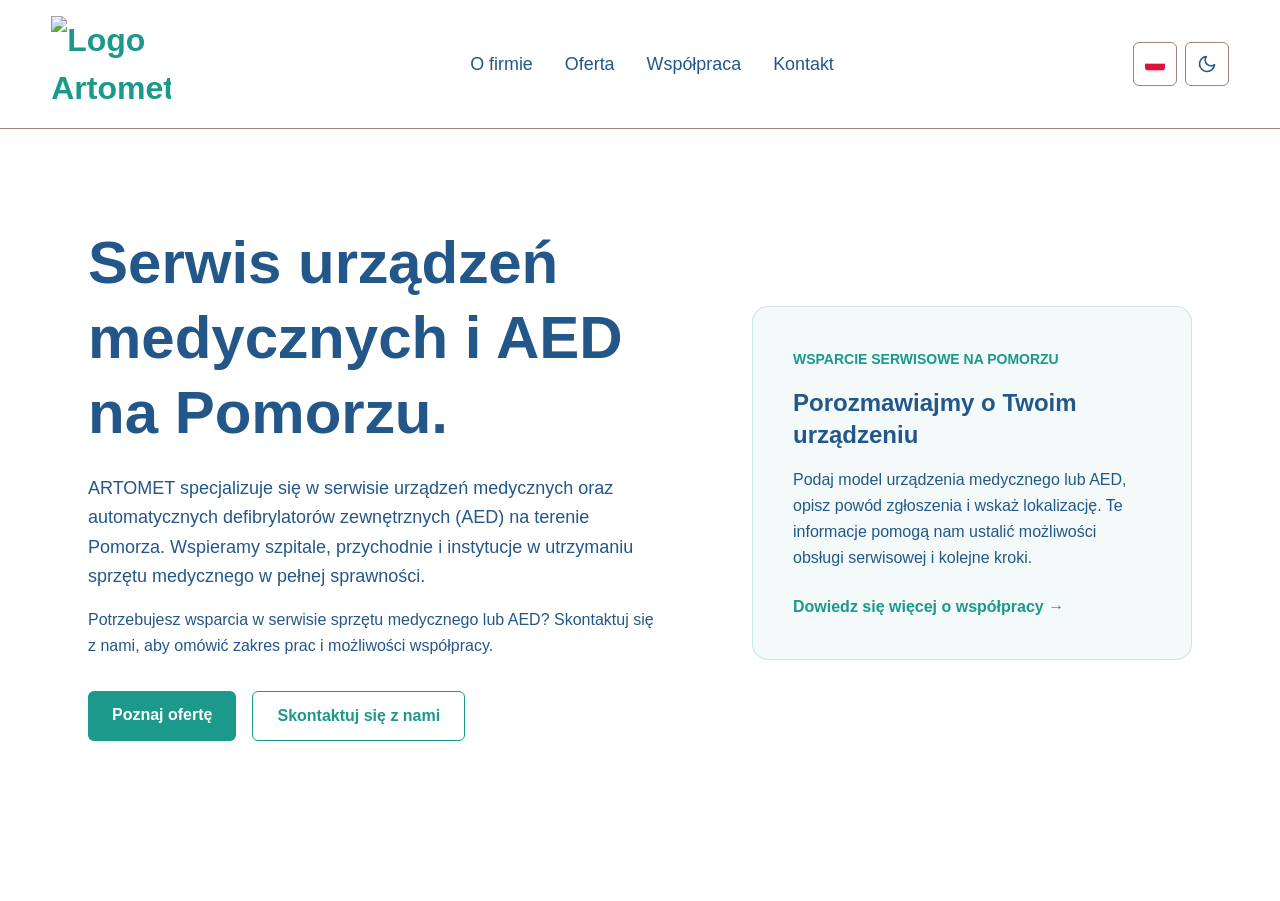
==== commit 81d07129: "Auto-generated commit" ====
--- a/index.html
+++ b/index.html
@@ -1,16 +1,16 @@
 <!DOCTYPE html><html lang="pl" data-beasties-container><head>
   <meta charset="utf-8">
   <title>Artomet</title>
-  <base href="/">
+  <base href="/artomet.github.io/">
   <meta name="viewport" content="width=device-width, initial-scale=1">
   <link rel="icon" type="image/svg+xml" href="favicon.svg">
 <style>@layer properties;@layer theme,base,components,utilities;@layer theme{:root{--font-sans: -apple-system, BlinkMacSystemFont, "Segoe UI", Roboto, "Helvetica Neue", "Noto Sans", Arial, sans-serif, "Apple Color Emoji", "Segoe UI Emoji", "Segoe UI Symbol", "Noto Color Emoji";--font-mono: ui-monospace, SFMono-Regular, Menlo, Monaco, Consolas, "Liberation Mono", "Courier New", monospace;--spacing: .25rem;--container-xl: 36rem;--container-2xl: 42rem;--container-3xl: 48rem;--container-6xl: 72rem;--text-xs: .75rem;--text-xs--line-height: calc(1 / .75);--text-sm: .875rem;--text-sm--line-height: calc(1.25 / .875);--text-lg: 1.125rem;--text-lg--line-height: calc(1.75 / 1.125);--text-xl: 1.25rem;--text-xl--line-height: calc(1.75 / 1.25);--text-2xl: 1.5rem;--text-2xl--line-height: calc(2 / 1.5);--text-3xl: 1.875rem;--text-3xl--line-height: 1.2 ;--text-4xl: 2.25rem;--text-4xl--line-height: calc(2.5 / 2.25);--text-5xl: 3rem;--text-5xl--line-height: 1;--text-6xl: 3.75rem;--text-6xl--line-height: 1;--font-weight-medium: 500;--font-weight-semibold: 600;--font-weight-bold: 700;--leading-tight: 1.25;--leading-relaxed: 1.625;--radius-sm: .25rem;--radius-md: .375rem;--radius-xl: .75rem;--radius-2xl: 1rem;--ease-out: cubic-bezier(0, 0, .2, 1);--default-transition-duration: .15s;--default-transition-timing-function: cubic-bezier(.4, 0, .2, 1);--default-font-family: var(--font-sans);--default-mono-font-family: var(--font-mono);--color-background: var(--color-background);--color-foreground: var(--color-foreground);--color-primary: var(--color-primary);--color-border: var(--color-border);--color-inactive: var(--color-inactive)}}@layer base{*,:after,:before{box-sizing:border-box;margin:0;padding:0;border:0 solid}html{line-height:1.5;-webkit-text-size-adjust:100%;tab-size:4;font-family:var(--default-font-family, -apple-system, BlinkMacSystemFont, "Segoe UI", Roboto, "Helvetica Neue", "Noto Sans", Arial, sans-serif, "Apple Color Emoji", "Segoe UI Emoji", "Segoe UI Symbol", "Noto Color Emoji");font-feature-settings:var(--default-font-feature-settings, normal);font-variation-settings:var(--default-font-variation-settings, normal);-webkit-tap-highlight-color:transparent}h1,h2{font-size:inherit;font-weight:inherit}a{color:inherit;-webkit-text-decoration:inherit;text-decoration:inherit}img,svg{display:block;vertical-align:middle}img{max-width:100%;height:auto}button{font:inherit;font-feature-settings:inherit;font-variation-settings:inherit;letter-spacing:inherit;color:inherit;border-radius:0;background-color:transparent;opacity:1}button{appearance:button}}@layer utilities{.pointer-events-none{pointer-events:none}.absolute{position:absolute}.relative{position:relative}.top-full{top:100%}.right-0{right:0}.bottom-0{bottom:0}.left-0{left:0}.z-50{z-index:50}.mx-auto{margin-inline:auto}.mt-2{margin-top:calc(var(--spacing) * 2)}.mt-4{margin-top:calc(var(--spacing) * 4)}.mt-6{margin-top:calc(var(--spacing) * 6)}.mt-8{margin-top:calc(var(--spacing) * 8)}.flex{display:flex}.grid{display:grid}.inline-block{display:inline-block}.h-0\.5{height:calc(var(--spacing) * .5)}.h-11{height:calc(var(--spacing) * 11)}.min-h-\[calc\(100svh-var\(--header-height\)\)\]{min-height:calc(100svh - var(--header-height))}.w-5{width:calc(var(--spacing) * 5)}.w-11{width:calc(var(--spacing) * 11)}.w-full{width:100%}.max-w-3xl{max-width:var(--container-3xl)}.max-w-6xl{max-width:var(--container-6xl)}.max-w-xl{max-width:var(--container-xl)}.origin-left{transform-origin:0}.translate-y-1{--tw-translate-y: var(--spacing);translate:var(--tw-translate-x) var(--tw-translate-y)}.scale-x-0{--tw-scale-x: 0%;scale:var(--tw-scale-x) var(--tw-scale-y)}.cursor-pointer{cursor:pointer}.flex-col{flex-direction:column}.items-center{align-items:center}.justify-center{justify-content:center}.gap-3{gap:calc(var(--spacing) * 3)}.gap-8{gap:calc(var(--spacing) * 8)}.rounded-2xl{border-radius:var(--radius-2xl)}.rounded-md{border-radius:var(--radius-md)}.rounded-sm{border-radius:var(--radius-sm)}.border{border-style:var(--tw-border-style);border-width:1px}.border-border{border-color:var(--color-border)}.border-primary{border-color:var(--color-primary)}.border-primary\/20{border-color:var(--color-primary)}@supports (color: color-mix(in lab,red,red)){.border-primary\/20{border-color:color-mix(in oklab,var(--color-primary) 20%,transparent)}}.bg-background{background-color:var(--color-background)}.bg-foreground{background-color:var(--color-foreground)}.bg-primary{background-color:var(--color-primary)}.bg-primary\/5{background-color:var(--color-primary)}@supports (color: color-mix(in lab,red,red)){.bg-primary\/5{background-color:color-mix(in oklab,var(--color-primary) 5%,transparent)}}.object-cover{object-fit:cover}.p-6{padding:calc(var(--spacing) * 6)}.px-3{padding-inline:calc(var(--spacing) * 3)}.px-4{padding-inline:calc(var(--spacing) * 4)}.px-6{padding-inline:calc(var(--spacing) * 6)}.py-1{padding-block:var(--spacing)}.py-1\.5{padding-block:calc(var(--spacing) * 1.5)}.py-3{padding-block:calc(var(--spacing) * 3)}.py-12{padding-block:calc(var(--spacing) * 12)}.text-center{text-align:center}.text-2xl{font-size:var(--text-2xl);line-height:var(--tw-leading, var(--text-2xl--line-height))}.text-3xl{font-size:var(--text-3xl);line-height:var(--tw-leading, var(--text-3xl--line-height))}.text-lg{font-size:var(--text-lg);line-height:var(--tw-leading, var(--text-lg--line-height))}.text-sm{font-size:var(--text-sm);line-height:var(--tw-leading, var(--text-sm--line-height))}.text-xs{font-size:var(--text-xs);line-height:var(--tw-leading, var(--text-xs--line-height))}.leading-relaxed{--tw-leading: var(--leading-relaxed);line-height:var(--leading-relaxed)}.leading-tight{--tw-leading: var(--leading-tight);line-height:var(--leading-tight)}.font-bold{--tw-font-weight: var(--font-weight-bold);font-weight:var(--font-weight-bold)}.font-semibold{--tw-font-weight: var(--font-weight-semibold);font-weight:var(--font-weight-semibold)}.whitespace-nowrap{white-space:nowrap}.text-background{color:var(--color-background)}.text-foreground{color:var(--color-foreground)}.text-primary{color:var(--color-primary)}.underline-offset-4{text-underline-offset:4px}.opacity-0{opacity:0%}.opacity-80{opacity:80%}.shadow-sm{--tw-shadow: 0 1px 3px 0 var(--tw-shadow-color, rgb(0 0 0 / .1)), 0 1px 2px -1px var(--tw-shadow-color, rgb(0 0 0 / .1));box-shadow:var(--tw-inset-shadow),var(--tw-inset-ring-shadow),var(--tw-ring-offset-shadow),var(--tw-ring-shadow),var(--tw-shadow)}.transition-all{transition-property:all;transition-timing-function:var(--tw-ease, var(--default-transition-timing-function));transition-duration:var(--tw-duration, var(--default-transition-duration))}.transition-colors{transition-property:color,background-color,border-color,outline-color,text-decoration-color,fill,stroke,--tw-gradient-from,--tw-gradient-via,--tw-gradient-to;transition-timing-function:var(--tw-ease, var(--default-transition-timing-function));transition-duration:var(--tw-duration, var(--default-transition-duration))}.transition-opacity{transition-property:opacity;transition-timing-function:var(--tw-ease, var(--default-transition-timing-function));transition-duration:var(--tw-duration, var(--default-transition-duration))}.transition-transform{transition-property:transform,translate,scale,rotate;transition-timing-function:var(--tw-ease, var(--default-transition-timing-function));transition-duration:var(--tw-duration, var(--default-transition-duration))}.duration-200{--tw-duration: .2s;transition-duration:.2s}.duration-300{--tw-duration: .3s;transition-duration:.3s}.ease-out{--tw-ease: var(--ease-out);transition-timing-function:var(--ease-out)}@media(hover:hover){.group-hover\:translate-y-0:is(:where(.group):hover *){--tw-translate-y: 0px;translate:var(--tw-translate-x) var(--tw-translate-y)}.group-hover\:scale-x-100:is(:where(.group):hover *){--tw-scale-x: 100%;scale:var(--tw-scale-x) var(--tw-scale-y)}.group-hover\:opacity-100:is(:where(.group):hover *){opacity:100%}}.group-focus-visible\:scale-x-100:is(:where(.group):focus-visible *){--tw-scale-x: 100%;scale:var(--tw-scale-x) var(--tw-scale-y)}@media(hover:hover){.hover\:bg-primary\/10:hover{background-color:var(--color-primary)}@supports (color: color-mix(in lab,red,red)){.hover\:bg-primary\/10:hover{background-color:color-mix(in oklab,var(--color-primary) 10%,transparent)}}.hover\:underline:hover{text-decoration-line:underline}.hover\:opacity-80:hover{opacity:80%}}@media(width>=40rem){.sm\:flex-row{flex-direction:row}.sm\:flex-wrap{flex-wrap:wrap}.sm\:gap-4{gap:calc(var(--spacing) * 4)}.sm\:p-8{padding:calc(var(--spacing) * 8)}.sm\:px-6{padding-inline:calc(var(--spacing) * 6)}.sm\:text-4xl{font-size:var(--text-4xl);line-height:var(--tw-leading, var(--text-4xl--line-height))}}@media(width>=48rem){.md\:gap-12{gap:calc(var(--spacing) * 12)}.md\:p-10{padding:calc(var(--spacing) * 10)}}@media(width>=64rem){.lg\:grid-cols-\[1\.4fr_1fr\]{grid-template-columns:1.4fr 1fr}.lg\:py-24{padding-block:calc(var(--spacing) * 24)}.lg\:text-6xl{font-size:var(--text-6xl);line-height:var(--tw-leading, var(--text-6xl--line-height))}}}:root{--header-height: 4rem;--color-background: #ffffff;--color-foreground: #235789;--color-primary: #1B998B;--color-border: #A18276;--color-muted: #998888}@media(min-width:64rem){:root{--header-height: 8rem}}body{background:var(--color-background)}main{overflow-wrap:anywhere}main .grid>*{min-width:0}@keyframes content-enter{0%{opacity:0;transform:translateY(20px)}to{opacity:1;transform:translateY(0)}}@media(prefers-reduced-motion:no-preference){main :where(h1,h2,h3,p,a,button,input,textarea,label){animation:content-enter .6s cubic-bezier(.22,1,.36,1) both}main :where(h1,h2,h3){animation-delay:60ms}main p{animation-delay:.12s}main p+p{animation-delay:.18s}main :where(a,button,input,textarea,label){animation-delay:.22s}main :where(a,button,input,textarea):focus{animation:none}}@property --tw-translate-x{syntax: "*"; inherits: false; initial-value: 0;}@property --tw-translate-y{syntax: "*"; inherits: false; initial-value: 0;}@property --tw-translate-z{syntax: "*"; inherits: false; initial-value: 0;}@property --tw-scale-x{syntax: "*"; inherits: false; initial-value: 1;}@property --tw-scale-y{syntax: "*"; inherits: false; initial-value: 1;}@property --tw-scale-z{syntax: "*"; inherits: false; initial-value: 1;}@property --tw-space-y-reverse{syntax: "*"; inherits: false; initial-value: 0;}@property --tw-border-style{syntax: "*"; inherits: false; initial-value: solid;}@property --tw-leading{syntax: "*"; inherits: false;}@property --tw-font-weight{syntax: "*"; inherits: false;}@property --tw-shadow{syntax: "*"; inherits: false; initial-value: 0 0 #0000;}@property --tw-shadow-color{syntax: "*"; inherits: false;}@property --tw-shadow-alpha{syntax: "<percentage>"; inherits: false; initial-value: 100%;}@property --tw-inset-shadow{syntax: "*"; inherits: false; initial-value: 0 0 #0000;}@property --tw-inset-shadow-color{syntax: "*"; inherits: false;}@property --tw-inset-shadow-alpha{syntax: "<percentage>"; inherits: false; initial-value: 100%;}@property --tw-ring-color{syntax: "*"; inherits: false;}@property --tw-ring-shadow{syntax: "*"; inherits: false; initial-value: 0 0 #0000;}@property --tw-inset-ring-color{syntax: "*"; inherits: false;}@property --tw-inset-ring-shadow{syntax: "*"; inherits: false; initial-value: 0 0 #0000;}@property --tw-ring-inset{syntax: "*"; inherits: false;}@property --tw-ring-offset-width{syntax: "<length>"; inherits: false; initial-value: 0px;}@property --tw-ring-offset-color{syntax: "*"; inherits: false; initial-value: #fff;}@property --tw-ring-offset-shadow{syntax: "*"; inherits: false; initial-value: 0 0 #0000;}@property --tw-duration{syntax: "*"; inherits: false;}@property --tw-ease{syntax: "*"; inherits: false;}@layer properties{@supports ((-webkit-hyphens: none) and (not (margin-trim: inline))) or ((-moz-orient: inline) and (not (color:rgb(from red r g b)))){*,:before,:after{--tw-translate-x: 0;--tw-translate-y: 0;--tw-translate-z: 0;--tw-scale-x: 1;--tw-scale-y: 1;--tw-scale-z: 1;--tw-space-y-reverse: 0;--tw-border-style: solid;--tw-leading: initial;--tw-font-weight: initial;--tw-shadow: 0 0 #0000;--tw-shadow-color: initial;--tw-shadow-alpha: 100%;--tw-inset-shadow: 0 0 #0000;--tw-inset-shadow-color: initial;--tw-inset-shadow-alpha: 100%;--tw-ring-color: initial;--tw-ring-shadow: 0 0 #0000;--tw-inset-ring-color: initial;--tw-inset-ring-shadow: 0 0 #0000;--tw-ring-inset: initial;--tw-ring-offset-width: 0px;--tw-ring-offset-color: #fff;--tw-ring-offset-shadow: 0 0 #0000;--tw-duration: initial;--tw-ease: initial}}}
-</style><link rel="stylesheet" href="styles-PQJU27XA.css" media="print" onload="this.media='all'"><noscript><link rel="stylesheet" href="styles-PQJU27XA.css"></noscript><style ng-app-id="ng">.top-panel[_ngcontent-ng-c685632538]{display:flex;flex-wrap:wrap;align-items:center;justify-content:space-between;gap:0 12px;min-height:var(--header-height);padding:10px 16px;border-bottom:1px solid var(--color-border);background:var(--color-background);color:var(--color-foreground)}.brand[_ngcontent-ng-c685632538]{font-size:clamp(1.25rem,2.5vw,2rem)}.settings[_ngcontent-ng-c685632538]{display:flex;align-items:center;gap:8px}.menu-toggle[_ngcontent-ng-c685632538]{display:grid;place-items:center;width:44px;height:44px;border:1px solid var(--color-border);border-radius:6px;cursor:pointer}.navigation[_ngcontent-ng-c685632538]{display:none}.navigation.is-open[_ngcontent-ng-c685632538]{display:flex;flex-direction:column;order:3;width:100%;gap:8px;padding:12px 0}.navigation[_ngcontent-ng-c685632538]   a[_ngcontent-ng-c685632538]{display:flex;align-items:center;min-height:44px;width:fit-content;font-size:1.125rem;font-weight:500}[_ngcontent-ng-c685632538]:where(a,button):focus-visible{outline:2px solid var(--color-primary);outline-offset:4px}@media(min-width:64rem){.top-panel[_ngcontent-ng-c685632538]{flex-wrap:nowrap;padding:16px clamp(24px,4vw,64px)}.navigation[_ngcontent-ng-c685632538], .navigation.is-open[_ngcontent-ng-c685632538]{display:flex;flex-direction:row;order:0;width:auto;gap:clamp(20px,2.5vw,40px);padding:0}.navigation[_ngcontent-ng-c685632538]   a[_ngcontent-ng-c685632538]{font-size:clamp(1rem,1.4vw,1.25rem)}.menu-toggle[_ngcontent-ng-c685632538]{display:none}}</style></head>
+</style><link rel="stylesheet" href="styles-ED44Y5ZV.css" media="print" onload="this.media='all'"><noscript><link rel="stylesheet" href="styles-ED44Y5ZV.css"></noscript><style ng-app-id="ng">.top-panel[_ngcontent-ng-c1850946107]{display:flex;flex-wrap:wrap;align-items:center;justify-content:space-between;gap:0 12px;min-height:var(--header-height);padding:10px 16px;border-bottom:1px solid var(--color-border);background:var(--color-background);color:var(--color-foreground)}.brand[_ngcontent-ng-c1850946107]{font-size:clamp(1.25rem,2.5vw,2rem)}.settings[_ngcontent-ng-c1850946107]{display:flex;align-items:center;gap:8px}.menu-toggle[_ngcontent-ng-c1850946107]{display:grid;place-items:center;width:44px;height:44px;border:1px solid var(--color-border);border-radius:6px;cursor:pointer}.navigation[_ngcontent-ng-c1850946107]{display:none}.navigation.is-open[_ngcontent-ng-c1850946107]{display:flex;flex-direction:column;order:3;width:100%;gap:8px;padding:12px 0}.navigation[_ngcontent-ng-c1850946107]   a[_ngcontent-ng-c1850946107]{display:flex;align-items:center;min-height:44px;width:fit-content;font-size:1.125rem;font-weight:500}[_ngcontent-ng-c1850946107]:where(a,button):focus-visible{outline:2px solid var(--color-primary);outline-offset:4px}@media(min-width:64rem){.top-panel[_ngcontent-ng-c1850946107]{flex-wrap:nowrap;padding:16px clamp(24px,4vw,64px)}.navigation[_ngcontent-ng-c1850946107], .navigation.is-open[_ngcontent-ng-c1850946107]{display:flex;flex-direction:row;order:0;width:auto;gap:clamp(20px,2.5vw,40px);padding:0}.navigation[_ngcontent-ng-c1850946107]   a[_ngcontent-ng-c1850946107]{font-size:clamp(1rem,1.4vw,1.25rem)}.menu-toggle[_ngcontent-ng-c1850946107]{display:none}}</style></head>
 <body><!--nghm--><script type="text/javascript" id="ng-event-dispatch-contract">(()=>{function p(t,n,r,o,e,i,f,m){return{eventType:t,event:n,targetElement:r,eic:o,timeStamp:e,eia:i,eirp:f,eiack:m}}function u(t){let n=[],r=e=>{n.push(e)};return{c:t,q:n,et:[],etc:[],d:r,h:e=>{r(p(e.type,e,e.target,t,Date.now()))}}}function s(t,n,r){for(let o=0;o<n.length;o++){let e=n[o];(r?t.etc:t.et).push(e),t.c.addEventListener(e,t.h,r)}}function c(t,n,r,o,e=window){let i=u(t);e._ejsas||(e._ejsas={}),e._ejsas[n]=i,s(i,r),s(i,o,!0)}window.__jsaction_bootstrap=c;})();
 </script><script>window.__jsaction_bootstrap(document.body,"ng",["click","focusout"],[]);</script>
-  <app-root ng-version="22.1.6" ngh="5" ng-server-context="ssg"><app-top-panel _nghost-ng-c685632538 ngh="3"><header _ngcontent-ng-c685632538 class="top-panel"><div _ngcontent-ng-c685632538 class="flex items-center"><a _ngcontent-ng-c685632538 routerlink="/" class="brand font-bold text-primary" href="/" jsaction="click:;"><img _ngcontent-ng-c685632538 src="/logo_name.svg" alt="Logo Artomet" style="width: 120px; height: auto;"></a></div><nav _ngcontent-ng-c685632538 id="main-navigation" aria-label="Menu główne" class="navigation"><a _ngcontent-ng-c685632538 routerlink="/o-firmie" routerlinkactive ariacurrentwhenactive="page" class="group relative py-1 text-foreground" href="/o-firmie" jsaction="click:;"><span _ngcontent-ng-c685632538>O firmie</span><span _ngcontent-ng-c685632538 class="absolute bottom-0 left-0 h-0.5 w-full origin-left bg-primary transition-transform duration-300 ease-out group-hover:scale-x-100 group-focus-visible:scale-x-100 scale-x-0"></span></a><a _ngcontent-ng-c685632538 routerlink="/oferta" routerlinkactive ariacurrentwhenactive="page" class="group relative py-1 text-foreground" href="/oferta" jsaction="click:;"><span _ngcontent-ng-c685632538>Oferta</span><span _ngcontent-ng-c685632538 class="absolute bottom-0 left-0 h-0.5 w-full origin-left bg-primary transition-transform duration-300 ease-out group-hover:scale-x-100 group-focus-visible:scale-x-100 scale-x-0"></span></a><a _ngcontent-ng-c685632538 routerlink="/wspolpraca" routerlinkactive ariacurrentwhenactive="page" class="group relative py-1 text-foreground" href="/wspolpraca" jsaction="click:;"><span _ngcontent-ng-c685632538>Współpraca</span><span _ngcontent-ng-c685632538 class="absolute bottom-0 left-0 h-0.5 w-full origin-left bg-primary transition-transform duration-300 ease-out group-hover:scale-x-100 group-focus-visible:scale-x-100 scale-x-0"></span></a><a _ngcontent-ng-c685632538 routerlink="/kontakt" routerlinkactive ariacurrentwhenactive="page" class="group relative py-1 text-foreground" href="/kontakt" jsaction="click:;"><span _ngcontent-ng-c685632538>Kontakt</span><span _ngcontent-ng-c685632538 class="absolute bottom-0 left-0 h-0.5 w-full origin-left bg-primary transition-transform duration-300 ease-out group-hover:scale-x-100 group-focus-visible:scale-x-100 scale-x-0"></span></a></nav><div _ngcontent-ng-c685632538 class="settings"><app-language-selector _ngcontent-ng-c685632538 ngh="1"><div class="relative" jsaction="focusout:;"><button type="button" aria-controls="language-options" aria-label="Wybierz język" class="flex h-11 w-11 cursor-pointer items-center justify-center rounded-md border border-border transition-colors hover:bg-muted" aria-expanded="false" jsaction="click:;"><app-flag-icon cssclass="w-5" ngh="0"><svg xmlns="http://www.w3.org/2000/svg" viewBox="0 0 3 2" class="object-cover rounded-sm shadow-sm w-5"><rect width="3" height="2" fill="#fff"/><rect width="3" height="1" y="1" fill="#dc143c"/></svg><!----><!----><!----></app-flag-icon></button><!----></div></app-language-selector><app-theme-toggle _ngcontent-ng-c685632538 ngh="2"><div class="group relative"><button type="button" aria-label="Zmień motyw" class="flex h-11 w-11 cursor-pointer items-center justify-center rounded-md border border-border text-foreground transition-colors hover:bg-muted" jsaction="click:;"><!----><svg xmlns="http://www.w3.org/2000/svg" width="20" height="20" viewBox="0 0 24 24" fill="none" stroke="currentColor" stroke-width="2" stroke-linecap="round" stroke-linejoin="round"><path d="M21 12.79A9 9 0 1 1 11.21 3 7 7 0 0 0 21 12.79z"/></svg><!----></button><span class="pointer-events-none absolute right-0 top-full z-50 mt-2 whitespace-nowrap rounded-md bg-foreground px-3 py-1.5 text-xs text-background opacity-0 translate-y-1 transition-all duration-200 group-hover:translate-y-0 group-hover:opacity-100"> Zmień motyw </span></div></app-theme-toggle><button _ngcontent-ng-c685632538 type="button" aria-controls="main-navigation" class="menu-toggle" aria-expanded="false" aria-label="Otwórz menu" jsaction="click:;"><svg _ngcontent-ng-c685632538="" width="24" height="24" viewBox="0 0 24 24" fill="none" stroke="currentColor" stroke-width="2" aria-hidden="true"><!----><path _ngcontent-ng-c685632538="" d="M3 6h18M3 12h18M3 18h18"/><!----></svg></button></div></header></app-top-panel><main><router-outlet></router-outlet><app-home ngh="4"><div class="min-h-[calc(100svh-var(--header-height))] bg-background text-foreground"><section class="mx-auto grid max-w-6xl items-center gap-8 px-4 py-12 sm:px-6 md:gap-12 lg:grid-cols-[1.4fr_1fr] lg:py-24"><div><h1 class="max-w-3xl text-3xl font-bold leading-tight sm:text-4xl lg:text-6xl"> Serwis urządzeń medycznych i AED na Pomorzu. </h1><p class="mt-6 max-w-xl text-lg leading-relaxed"> ARTOMET specjalizuje się w serwisie urządzeń medycznych oraz automatycznych defibrylatorów zewnętrznych (AED) na terenie Pomorza. Wspieramy szpitale, przychodnie i instytucje w utrzymaniu sprzętu medycznego w pełnej sprawności. </p><p class="mt-4 max-w-xl leading-relaxed opacity-80"> Potrzebujesz wsparcia w serwisie sprzętu medycznego lub AED? Skontaktuj się z nami, aby omówić zakres prac i możliwości współpracy. </p><div class="mt-8 flex flex-col gap-3 sm:flex-row sm:flex-wrap sm:gap-4"><a routerlink="/oferta" class="text-center rounded-md bg-primary px-6 py-3 font-semibold text-background transition-opacity hover:opacity-80" href="/oferta" jsaction="click:;">Poznaj ofertę</a><a routerlink="/kontakt" class="text-center rounded-md border border-primary px-6 py-3 font-semibold text-primary transition-colors hover:bg-primary/10" href="/kontakt" jsaction="click:;">Skontaktuj się z nami</a></div></div><aside class="rounded-2xl border border-primary/20 bg-primary/5 p-6 sm:p-8 md:p-10"><span class="text-sm font-semibold text-primary">WSPARCIE SERWISOWE NA POMORZU</span><h2 class="mt-4 text-2xl font-semibold">Porozmawiajmy o Twoim urządzeniu</h2><p class="mt-4 leading-relaxed opacity-80"> Podaj model urządzenia medycznego lub AED, opisz powód zgłoszenia i wskaż lokalizację. Te informacje pomogą nam ustalić możliwości obsługi serwisowej i kolejne kroki. </p><a routerlink="/wspolpraca" class="mt-6 inline-block font-semibold text-primary underline-offset-4 hover:underline" href="/wspolpraca" jsaction="click:;">Dowiedz się więcej o współpracy →</a></aside></section></div></app-home><!----></main></app-root>
-<script src="main-QZWJJFKA.js" type="module"></script>
-<link rel="modulepreload" href="chunk-BwNiApTI.js">
+  <app-root ng-version="22.1.6" ngh="5" ng-server-context="ssg"><app-top-panel _nghost-ng-c1850946107 ngh="3"><header _ngcontent-ng-c1850946107 class="top-panel"><div _ngcontent-ng-c1850946107 class="flex items-center"><a _ngcontent-ng-c1850946107 routerlink="/" class="brand font-bold text-primary" href="/artomet.github.io/" jsaction="click:;"><img _ngcontent-ng-c1850946107 src="logo_name.svg" alt="Logo Artomet" style="width: 120px; height: auto;"></a></div><nav _ngcontent-ng-c1850946107 id="main-navigation" aria-label="Menu główne" class="navigation"><a _ngcontent-ng-c1850946107 routerlink="/o-firmie" routerlinkactive ariacurrentwhenactive="page" class="group relative py-1 text-foreground" href="/artomet.github.io/o-firmie" jsaction="click:;"><span _ngcontent-ng-c1850946107>O firmie</span><span _ngcontent-ng-c1850946107 class="absolute bottom-0 left-0 h-0.5 w-full origin-left bg-primary transition-transform duration-300 ease-out group-hover:scale-x-100 group-focus-visible:scale-x-100 scale-x-0"></span></a><a _ngcontent-ng-c1850946107 routerlink="/oferta" routerlinkactive ariacurrentwhenactive="page" class="group relative py-1 text-foreground" href="/artomet.github.io/oferta" jsaction="click:;"><span _ngcontent-ng-c1850946107>Oferta</span><span _ngcontent-ng-c1850946107 class="absolute bottom-0 left-0 h-0.5 w-full origin-left bg-primary transition-transform duration-300 ease-out group-hover:scale-x-100 group-focus-visible:scale-x-100 scale-x-0"></span></a><a _ngcontent-ng-c1850946107 routerlink="/wspolpraca" routerlinkactive ariacurrentwhenactive="page" class="group relative py-1 text-foreground" href="/artomet.github.io/wspolpraca" jsaction="click:;"><span _ngcontent-ng-c1850946107>Współpraca</span><span _ngcontent-ng-c1850946107 class="absolute bottom-0 left-0 h-0.5 w-full origin-left bg-primary transition-transform duration-300 ease-out group-hover:scale-x-100 group-focus-visible:scale-x-100 scale-x-0"></span></a><a _ngcontent-ng-c1850946107 routerlink="/kontakt" routerlinkactive ariacurrentwhenactive="page" class="group relative py-1 text-foreground" href="/artomet.github.io/kontakt" jsaction="click:;"><span _ngcontent-ng-c1850946107>Kontakt</span><span _ngcontent-ng-c1850946107 class="absolute bottom-0 left-0 h-0.5 w-full origin-left bg-primary transition-transform duration-300 ease-out group-hover:scale-x-100 group-focus-visible:scale-x-100 scale-x-0"></span></a></nav><div _ngcontent-ng-c1850946107 class="settings"><app-language-selector _ngcontent-ng-c1850946107 ngh="1"><div class="relative" jsaction="focusout:;"><button type="button" aria-controls="language-options" aria-label="Wybierz język" class="flex h-11 w-11 cursor-pointer items-center justify-center rounded-md border border-border transition-colors hover:bg-muted" aria-expanded="false" jsaction="click:;"><app-flag-icon cssclass="w-5" ngh="0"><svg xmlns="http://www.w3.org/2000/svg" viewBox="0 0 3 2" class="object-cover rounded-sm shadow-sm w-5"><rect width="3" height="2" fill="#fff"/><rect width="3" height="1" y="1" fill="#dc143c"/></svg><!----><!----><!----></app-flag-icon></button><!----></div></app-language-selector><app-theme-toggle _ngcontent-ng-c1850946107 ngh="2"><div class="group relative"><button type="button" aria-label="Zmień motyw" class="flex h-11 w-11 cursor-pointer items-center justify-center rounded-md border border-border text-foreground transition-colors hover:bg-muted" jsaction="click:;"><!----><svg xmlns="http://www.w3.org/2000/svg" width="20" height="20" viewBox="0 0 24 24" fill="none" stroke="currentColor" stroke-width="2" stroke-linecap="round" stroke-linejoin="round"><path d="M21 12.79A9 9 0 1 1 11.21 3 7 7 0 0 0 21 12.79z"/></svg><!----></button><span class="pointer-events-none absolute right-0 top-full z-50 mt-2 whitespace-nowrap rounded-md bg-foreground px-3 py-1.5 text-xs text-background opacity-0 translate-y-1 transition-all duration-200 group-hover:translate-y-0 group-hover:opacity-100"> Zmień motyw </span></div></app-theme-toggle><button _ngcontent-ng-c1850946107 type="button" aria-controls="main-navigation" class="menu-toggle" aria-expanded="false" aria-label="Otwórz menu" jsaction="click:;"><svg _ngcontent-ng-c1850946107="" width="24" height="24" viewBox="0 0 24 24" fill="none" stroke="currentColor" stroke-width="2" aria-hidden="true"><!----><path _ngcontent-ng-c1850946107="" d="M3 6h18M3 12h18M3 18h18"/><!----></svg></button></div></header></app-top-panel><main><router-outlet></router-outlet><app-home ngh="4"><div class="min-h-[calc(100svh-var(--header-height))] bg-background text-foreground"><section class="mx-auto grid max-w-6xl items-center gap-8 px-4 py-12 sm:px-6 md:gap-12 lg:grid-cols-[1.4fr_1fr] lg:py-24"><div><h1 class="max-w-3xl text-3xl font-bold leading-tight sm:text-4xl lg:text-6xl"> Serwis urządzeń medycznych i AED na Pomorzu. </h1><p class="mt-6 max-w-xl text-lg leading-relaxed"> ARTOMET specjalizuje się w serwisie urządzeń medycznych oraz automatycznych defibrylatorów zewnętrznych (AED) na terenie Pomorza. Wspieramy szpitale, przychodnie i instytucje w utrzymaniu sprzętu medycznego w pełnej sprawności. </p><p class="mt-4 max-w-xl leading-relaxed opacity-80"> Potrzebujesz wsparcia w serwisie sprzętu medycznego lub AED? Skontaktuj się z nami, aby omówić zakres prac i możliwości współpracy. </p><div class="mt-8 flex flex-col gap-3 sm:flex-row sm:flex-wrap sm:gap-4"><a routerlink="/oferta" class="text-center rounded-md bg-primary px-6 py-3 font-semibold text-background transition-opacity hover:opacity-80" href="/artomet.github.io/oferta" jsaction="click:;">Poznaj ofertę</a><a routerlink="/kontakt" class="text-center rounded-md border border-primary px-6 py-3 font-semibold text-primary transition-colors hover:bg-primary/10" href="/artomet.github.io/kontakt" jsaction="click:;">Skontaktuj się z nami</a></div></div><aside class="rounded-2xl border border-primary/20 bg-primary/5 p-6 sm:p-8 md:p-10"><span class="text-sm font-semibold text-primary">WSPARCIE SERWISOWE NA POMORZU</span><h2 class="mt-4 text-2xl font-semibold">Porozmawiajmy o Twoim urządzeniu</h2><p class="mt-4 leading-relaxed opacity-80"> Podaj model urządzenia medycznego lub AED, opisz powód zgłoszenia i wskaż lokalizację. Te informacje pomogą nam ustalić możliwości obsługi serwisowej i kolejne kroki. </p><a routerlink="/wspolpraca" class="mt-6 inline-block font-semibold text-primary underline-offset-4 hover:underline" href="/artomet.github.io/wspolpraca" jsaction="click:;">Dowiedz się więcej o współpracy →</a></aside></section></div></app-home><!----></main></app-root>
+<script src="main-2DWVXTP3.js" type="module"></script>
+<link rel="modulepreload" href="chunk-Ctarefmg.js">
 
 
 <script id="ng-state" type="application/json">{"__nghData__":[{"t":{"0":"t0","1":"t1","2":"t2"},"c":{"0":[{"i":"t0","r":1}],"1":[],"2":[]}},{"t":{"3":"t3"},"c":{"3":[]}},{"t":{"2":"t4","3":"t5"},"c":{"2":[],"3":[{"i":"t5","r":1}]}},{"t":{"31":"t6","32":"t7"},"c":{"31":[],"32":[{"i":"t7","r":1}]}},{},{"c":{"2":[{"i":"c125079024","r":1}]}}]}</script></body></html>
--- a/styles-ED44Y5ZV.css
+++ b/styles-ED44Y5ZV.css
@@ -0,0 +1 @@
+@layer properties;@layer theme,base,components,utilities;@layer theme{:root,:host{--font-sans: -apple-system, BlinkMacSystemFont, "Segoe UI", Roboto, "Helvetica Neue", "Noto Sans", Arial, sans-serif, "Apple Color Emoji", "Segoe UI Emoji", "Segoe UI Symbol", "Noto Color Emoji";--font-mono: ui-monospace, SFMono-Regular, Menlo, Monaco, Consolas, "Liberation Mono", "Courier New", monospace;--spacing: .25rem;--container-xl: 36rem;--container-2xl: 42rem;--container-3xl: 48rem;--container-6xl: 72rem;--text-xs: .75rem;--text-xs--line-height: calc(1 / .75);--text-sm: .875rem;--text-sm--line-height: calc(1.25 / .875);--text-lg: 1.125rem;--text-lg--line-height: calc(1.75 / 1.125);--text-xl: 1.25rem;--text-xl--line-height: calc(1.75 / 1.25);--text-2xl: 1.5rem;--text-2xl--line-height: calc(2 / 1.5);--text-3xl: 1.875rem;--text-3xl--line-height: 1.2 ;--text-4xl: 2.25rem;--text-4xl--line-height: calc(2.5 / 2.25);--text-5xl: 3rem;--text-5xl--line-height: 1;--text-6xl: 3.75rem;--text-6xl--line-height: 1;--font-weight-medium: 500;--font-weight-semibold: 600;--font-weight-bold: 700;--leading-tight: 1.25;--leading-relaxed: 1.625;--radius-sm: .25rem;--radius-md: .375rem;--radius-xl: .75rem;--radius-2xl: 1rem;--ease-out: cubic-bezier(0, 0, .2, 1);--default-transition-duration: .15s;--default-transition-timing-function: cubic-bezier(.4, 0, .2, 1);--default-font-family: var(--font-sans);--default-mono-font-family: var(--font-mono);--color-background: var(--color-background);--color-foreground: var(--color-foreground);--color-primary: var(--color-primary);--color-border: var(--color-border);--color-inactive: var(--color-inactive)}}@layer base{*,:after,:before,::backdrop,::file-selector-button{box-sizing:border-box;margin:0;padding:0;border:0 solid}html,:host{line-height:1.5;-webkit-text-size-adjust:100%;tab-size:4;font-family:var(--default-font-family, -apple-system, BlinkMacSystemFont, "Segoe UI", Roboto, "Helvetica Neue", "Noto Sans", Arial, sans-serif, "Apple Color Emoji", "Segoe UI Emoji", "Segoe UI Symbol", "Noto Color Emoji");font-feature-settings:var(--default-font-feature-settings, normal);font-variation-settings:var(--default-font-variation-settings, normal);-webkit-tap-highlight-color:transparent}hr{height:0;color:inherit;border-top-width:1px}abbr:where([title]){-webkit-text-decoration:underline dotted;text-decoration:underline dotted}h1,h2,h3,h4,h5,h6{font-size:inherit;font-weight:inherit}a{color:inherit;-webkit-text-decoration:inherit;text-decoration:inherit}b,strong{font-weight:bolder}code,kbd,samp,pre{font-family:var(--default-mono-font-family, ui-monospace, SFMono-Regular, Menlo, Monaco, Consolas, "Liberation Mono", "Courier New", monospace);font-feature-settings:var(--default-mono-font-feature-settings, normal);font-variation-settings:var(--default-mono-font-variation-settings, normal);font-size:1em}small{font-size:80%}sub,sup{font-size:75%;line-height:0;position:relative;vertical-align:baseline}sub{bottom:-.25em}sup{top:-.5em}table{text-indent:0;border-color:inherit;border-collapse:collapse}:-moz-focusring:where(:not(iframe)){outline:auto}progress{vertical-align:baseline}summary{display:list-item}ol,ul,menu{list-style:none}img,svg,video,canvas,audio,iframe,embed,object{display:block;vertical-align:middle}img,video{max-width:100%;height:auto}button,input,select,optgroup,textarea,::file-selector-button{font:inherit;font-feature-settings:inherit;font-variation-settings:inherit;letter-spacing:inherit;color:inherit;border-radius:0;background-color:transparent;opacity:1}:where(select:is([multiple],[size])) optgroup{font-weight:bolder}:where(select:is([multiple],[size])) optgroup option{padding-inline-start:20px}::file-selector-button{margin-inline-end:4px}::placeholder{opacity:1}@supports (not (-webkit-appearance: -apple-pay-button)) or (contain-intrinsic-size: 1px){::placeholder{color:currentcolor}@supports (color: color-mix(in lab,red,red)){::placeholder{color:color-mix(in oklab,currentcolor 50%,transparent)}}}textarea{resize:vertical}::-webkit-search-decoration{-webkit-appearance:none}::-webkit-date-and-time-value{min-height:1lh;text-align:inherit}::-webkit-datetime-edit{display:inline-flex}::-webkit-datetime-edit-fields-wrapper{padding:0}::-webkit-datetime-edit,::-webkit-datetime-edit-year-field,::-webkit-datetime-edit-month-field,::-webkit-datetime-edit-day-field,::-webkit-datetime-edit-hour-field,::-webkit-datetime-edit-minute-field,::-webkit-datetime-edit-second-field,::-webkit-datetime-edit-millisecond-field,::-webkit-datetime-edit-meridiem-field{padding-block:0}::-webkit-calendar-picker-indicator{line-height:1}:-moz-ui-invalid{box-shadow:none}button,input:where([type=button],[type=reset],[type=submit]),::file-selector-button{appearance:button}::-webkit-inner-spin-button,::-webkit-outer-spin-button{height:auto}[hidden]:where(:not([hidden=until-found])){display:none!important}}@layer utilities{.pointer-events-none{pointer-events:none}.absolute{position:absolute}.relative{position:relative}.static{position:static}.top-12{top:calc(var(--spacing) * 12)}.top-full{top:100%}.right-0{right:0}.bottom-0{bottom:0}.left-0{left:0}.z-50{z-index:50}.mx-auto{margin-inline:auto}.mt-2{margin-top:calc(var(--spacing) * 2)}.mt-3{margin-top:calc(var(--spacing) * 3)}.mt-4{margin-top:calc(var(--spacing) * 4)}.mt-5{margin-top:calc(var(--spacing) * 5)}.mt-6{margin-top:calc(var(--spacing) * 6)}.mt-8{margin-top:calc(var(--spacing) * 8)}.mt-14{margin-top:calc(var(--spacing) * 14)}.mb-2{margin-bottom:calc(var(--spacing) * 2)}.mb-12{margin-bottom:calc(var(--spacing) * 12)}.block{display:block}.contents{display:contents}.flex{display:flex}.grid{display:grid}.inline-block{display:inline-block}.h-0\.5{height:calc(var(--spacing) * .5)}.h-11{height:calc(var(--spacing) * 11)}.h-30{height:calc(var(--spacing) * 30)}.min-h-\[calc\(100svh-var\(--header-height\)\)\]{min-height:calc(100svh - var(--header-height))}.w-4{width:calc(var(--spacing) * 4)}.w-5{width:calc(var(--spacing) * 5)}.w-11{width:calc(var(--spacing) * 11)}.w-28{width:calc(var(--spacing) * 28)}.w-full{width:100%}.max-w-2xl{max-width:var(--container-2xl)}.max-w-3xl{max-width:var(--container-3xl)}.max-w-6xl{max-width:var(--container-6xl)}.max-w-xl{max-width:var(--container-xl)}.origin-left{transform-origin:0}.translate-y-1{--tw-translate-y: var(--spacing);translate:var(--tw-translate-x) var(--tw-translate-y)}.scale-x-0{--tw-scale-x: 0%;scale:var(--tw-scale-x) var(--tw-scale-y)}.scale-x-100{--tw-scale-x: 100%;scale:var(--tw-scale-x) var(--tw-scale-y)}.cursor-pointer{cursor:pointer}.resize-none{resize:none}.flex-col{flex-direction:column}.items-center{align-items:center}.justify-center{justify-content:center}.gap-2{gap:calc(var(--spacing) * 2)}.gap-3{gap:calc(var(--spacing) * 3)}.gap-6{gap:calc(var(--spacing) * 6)}.gap-8{gap:calc(var(--spacing) * 8)}.gap-12{gap:calc(var(--spacing) * 12)}:where(.space-y-4>:not(:last-child)){--tw-space-y-reverse: 0;margin-block-start:calc(calc(var(--spacing) * 4) * var(--tw-space-y-reverse));margin-block-end:calc(calc(var(--spacing) * 4) * calc(1 - var(--tw-space-y-reverse)))}:where(.space-y-5>:not(:last-child)){--tw-space-y-reverse: 0;margin-block-start:calc(calc(var(--spacing) * 5) * var(--tw-space-y-reverse));margin-block-end:calc(calc(var(--spacing) * 5) * calc(1 - var(--tw-space-y-reverse)))}.rounded-2xl{border-radius:var(--radius-2xl)}.rounded-md{border-radius:var(--radius-md)}.rounded-sm{border-radius:var(--radius-sm)}.rounded-xl{border-radius:var(--radius-xl)}.border{border-style:var(--tw-border-style);border-width:1px}.border-border{border-color:var(--color-border)}.border-border\/30{border-color:var(--color-border)}@supports (color: color-mix(in lab,red,red)){.border-border\/30{border-color:color-mix(in oklab,var(--color-border) 30%,transparent)}}.border-primary{border-color:var(--color-primary)}.border-primary\/20{border-color:var(--color-primary)}@supports (color: color-mix(in lab,red,red)){.border-primary\/20{border-color:color-mix(in oklab,var(--color-primary) 20%,transparent)}}.bg-background{background-color:var(--color-background)}.bg-foreground{background-color:var(--color-foreground)}.bg-primary{background-color:var(--color-primary)}.bg-primary\/5{background-color:var(--color-primary)}@supports (color: color-mix(in lab,red,red)){.bg-primary\/5{background-color:color-mix(in oklab,var(--color-primary) 5%,transparent)}}.object-cover{object-fit:cover}.p-1{padding:var(--spacing)}.p-6{padding:calc(var(--spacing) * 6)}.px-2{padding-inline:calc(var(--spacing) * 2)}.px-3{padding-inline:calc(var(--spacing) * 3)}.px-4{padding-inline:calc(var(--spacing) * 4)}.px-6{padding-inline:calc(var(--spacing) * 6)}.py-1{padding-block:var(--spacing)}.py-1\.5{padding-block:calc(var(--spacing) * 1.5)}.py-3{padding-block:calc(var(--spacing) * 3)}.py-10{padding-block:calc(var(--spacing) * 10)}.py-12{padding-block:calc(var(--spacing) * 12)}.text-center{text-align:center}.text-2xl{font-size:var(--text-2xl);line-height:var(--tw-leading, var(--text-2xl--line-height))}.text-3xl{font-size:var(--text-3xl);line-height:var(--tw-leading, var(--text-3xl--line-height))}.text-lg{font-size:var(--text-lg);line-height:var(--tw-leading, var(--text-lg--line-height))}.text-sm{font-size:var(--text-sm);line-height:var(--tw-leading, var(--text-sm--line-height))}.text-xl{font-size:var(--text-xl);line-height:var(--tw-leading, var(--text-xl--line-height))}.text-xs{font-size:var(--text-xs);line-height:var(--tw-leading, var(--text-xs--line-height))}.leading-relaxed{--tw-leading: var(--leading-relaxed);line-height:var(--leading-relaxed)}.leading-tight{--tw-leading: var(--leading-tight);line-height:var(--leading-tight)}.font-bold{--tw-font-weight: var(--font-weight-bold);font-weight:var(--font-weight-bold)}.font-medium{--tw-font-weight: var(--font-weight-medium);font-weight:var(--font-weight-medium)}.font-semibold{--tw-font-weight: var(--font-weight-semibold);font-weight:var(--font-weight-semibold)}.whitespace-nowrap{white-space:nowrap}.text-background{color:var(--color-background)}.text-foreground{color:var(--color-foreground)}.text-primary{color:var(--color-primary)}.underline-offset-4{text-underline-offset:4px}.opacity-0{opacity:0%}.opacity-80{opacity:80%}.shadow-lg{--tw-shadow: 0 10px 15px -3px var(--tw-shadow-color, rgb(0 0 0 / .1)), 0 4px 6px -4px var(--tw-shadow-color, rgb(0 0 0 / .1));box-shadow:var(--tw-inset-shadow),var(--tw-inset-ring-shadow),var(--tw-ring-offset-shadow),var(--tw-ring-shadow),var(--tw-shadow)}.shadow-sm{--tw-shadow: 0 1px 3px 0 var(--tw-shadow-color, rgb(0 0 0 / .1)), 0 1px 2px -1px var(--tw-shadow-color, rgb(0 0 0 / .1));box-shadow:var(--tw-inset-shadow),var(--tw-inset-ring-shadow),var(--tw-ring-offset-shadow),var(--tw-ring-shadow),var(--tw-shadow)}.transition-all{transition-property:all;transition-timing-function:var(--tw-ease, var(--default-transition-timing-function));transition-duration:var(--tw-duration, var(--default-transition-duration))}.transition-colors{transition-property:color,background-color,border-color,outline-color,text-decoration-color,fill,stroke,--tw-gradient-from,--tw-gradient-via,--tw-gradient-to;transition-timing-function:var(--tw-ease, var(--default-transition-timing-function));transition-duration:var(--tw-duration, var(--default-transition-duration))}.transition-opacity{transition-property:opacity;transition-timing-function:var(--tw-ease, var(--default-transition-timing-function));transition-duration:var(--tw-duration, var(--default-transition-duration))}.transition-transform{transition-property:transform,translate,scale,rotate;transition-timing-function:var(--tw-ease, var(--default-transition-timing-function));transition-duration:var(--tw-duration, var(--default-transition-duration))}.duration-200{--tw-duration: .2s;transition-duration:.2s}.duration-300{--tw-duration: .3s;transition-duration:.3s}.ease-out{--tw-ease: var(--ease-out);transition-timing-function:var(--ease-out)}.outline-none{--tw-outline-style: none;outline-style:none}@media(hover:hover){.group-hover\:translate-y-0:is(:where(.group):hover *){--tw-translate-y: 0px;translate:var(--tw-translate-x) var(--tw-translate-y)}.group-hover\:scale-x-100:is(:where(.group):hover *){--tw-scale-x: 100%;scale:var(--tw-scale-x) var(--tw-scale-y)}.group-hover\:opacity-100:is(:where(.group):hover *){opacity:100%}}.group-focus-visible\:scale-x-100:is(:where(.group):focus-visible *){--tw-scale-x: 100%;scale:var(--tw-scale-x) var(--tw-scale-y)}@media(hover:hover){.hover\:bg-primary\/10:hover{background-color:var(--color-primary)}@supports (color: color-mix(in lab,red,red)){.hover\:bg-primary\/10:hover{background-color:color-mix(in oklab,var(--color-primary) 10%,transparent)}}.hover\:text-primary:hover{color:var(--color-primary)}.hover\:underline:hover{text-decoration-line:underline}.hover\:opacity-80:hover{opacity:80%}.hover\:opacity-90:hover{opacity:90%}}.focus\:border-primary:focus{border-color:var(--color-primary)}@media(width>=40rem){.sm\:flex-row{flex-direction:row}.sm\:flex-wrap{flex-wrap:wrap}.sm\:gap-4{gap:calc(var(--spacing) * 4)}.sm\:p-8{padding:calc(var(--spacing) * 8)}.sm\:px-6{padding-inline:calc(var(--spacing) * 6)}.sm\:py-16{padding-block:calc(var(--spacing) * 16)}.sm\:text-4xl{font-size:var(--text-4xl);line-height:var(--tw-leading, var(--text-4xl--line-height))}}@media(width>=48rem){.md\:grid-cols-2{grid-template-columns:repeat(2,minmax(0,1fr))}.md\:gap-12{gap:calc(var(--spacing) * 12)}.md\:p-10{padding:calc(var(--spacing) * 10)}}@media(width>=64rem){.lg\:grid-cols-\[1\.4fr_1fr\]{grid-template-columns:1.4fr 1fr}.lg\:py-24{padding-block:calc(var(--spacing) * 24)}.lg\:text-5xl{font-size:var(--text-5xl);line-height:var(--tw-leading, var(--text-5xl--line-height))}.lg\:text-6xl{font-size:var(--text-6xl);line-height:var(--tw-leading, var(--text-6xl--line-height))}}}:root{--header-height: 4rem;--color-background: #ffffff;--color-foreground: #235789;--color-primary: #1B998B;--color-border: #A18276;--color-muted: #998888}@media(min-width:64rem){:root{--header-height: 8rem}}body{background:var(--color-background)}main{overflow-wrap:anywhere}main .grid>*{min-width:0}input,textarea,select{font-size:1rem}.dark{--color-background: #0E1116;--color-foreground: #A9C9E8;--color-primary: #4CCFC0;--color-border: #C7AFA6;--color-muted: #7A6F6F}@keyframes content-enter{0%{opacity:0;transform:translateY(20px)}to{opacity:1;transform:translateY(0)}}@media(prefers-reduced-motion:no-preference){main :where(h1,h2,h3,p,a,button,input,textarea,label){animation:content-enter .6s cubic-bezier(.22,1,.36,1) both}main :where(h1,h2,h3){animation-delay:60ms}main p{animation-delay:.12s}main p+p{animation-delay:.18s}main :where(a,button,input,textarea,label){animation-delay:.22s}main article:nth-child(2) :where(h2,p,a){animation-delay:.2s}main article:nth-child(3) :where(h2,p,a){animation-delay:.28s}main :where(a,button,input,textarea):focus{animation:none}}@property --tw-translate-x{syntax: "*"; inherits: false; initial-value: 0;}@property --tw-translate-y{syntax: "*"; inherits: false; initial-value: 0;}@property --tw-translate-z{syntax: "*"; inherits: false; initial-value: 0;}@property --tw-scale-x{syntax: "*"; inherits: false; initial-value: 1;}@property --tw-scale-y{syntax: "*"; inherits: false; initial-value: 1;}@property --tw-scale-z{syntax: "*"; inherits: false; initial-value: 1;}@property --tw-space-y-reverse{syntax: "*"; inherits: false; initial-value: 0;}@property --tw-border-style{syntax: "*"; inherits: false; initial-value: solid;}@property --tw-leading{syntax: "*"; inherits: false;}@property --tw-font-weight{syntax: "*"; inherits: false;}@property --tw-shadow{syntax: "*"; inherits: false; initial-value: 0 0 #0000;}@property --tw-shadow-color{syntax: "*"; inherits: false;}@property --tw-shadow-alpha{syntax: "<percentage>"; inherits: false; initial-value: 100%;}@property --tw-inset-shadow{syntax: "*"; inherits: false; initial-value: 0 0 #0000;}@property --tw-inset-shadow-color{syntax: "*"; inherits: false;}@property --tw-inset-shadow-alpha{syntax: "<percentage>"; inherits: false; initial-value: 100%;}@property --tw-ring-color{syntax: "*"; inherits: false;}@property --tw-ring-shadow{syntax: "*"; inherits: false; initial-value: 0 0 #0000;}@property --tw-inset-ring-color{syntax: "*"; inherits: false;}@property --tw-inset-ring-shadow{syntax: "*"; inherits: false; initial-value: 0 0 #0000;}@property --tw-ring-inset{syntax: "*"; inherits: false;}@property --tw-ring-offset-width{syntax: "<length>"; inherits: false; initial-value: 0px;}@property --tw-ring-offset-color{syntax: "*"; inherits: false; initial-value: #fff;}@property --tw-ring-offset-shadow{syntax: "*"; inherits: false; initial-value: 0 0 #0000;}@property --tw-duration{syntax: "*"; inherits: false;}@property --tw-ease{syntax: "*"; inherits: false;}@layer properties{@supports ((-webkit-hyphens: none) and (not (margin-trim: inline))) or ((-moz-orient: inline) and (not (color:rgb(from red r g b)))){*,:before,:after,::backdrop{--tw-translate-x: 0;--tw-translate-y: 0;--tw-translate-z: 0;--tw-scale-x: 1;--tw-scale-y: 1;--tw-scale-z: 1;--tw-space-y-reverse: 0;--tw-border-style: solid;--tw-leading: initial;--tw-font-weight: initial;--tw-shadow: 0 0 #0000;--tw-shadow-color: initial;--tw-shadow-alpha: 100%;--tw-inset-shadow: 0 0 #0000;--tw-inset-shadow-color: initial;--tw-inset-shadow-alpha: 100%;--tw-ring-color: initial;--tw-ring-shadow: 0 0 #0000;--tw-inset-ring-color: initial;--tw-inset-ring-shadow: 0 0 #0000;--tw-ring-inset: initial;--tw-ring-offset-width: 0px;--tw-ring-offset-color: #fff;--tw-ring-offset-shadow: 0 0 #0000;--tw-duration: initial;--tw-ease: initial}}}
--- a/styles-ED44Y5ZV.css
+++ b/styles-ED44Y5ZV.css
@@ -0,0 +1 @@
+@layer properties;@layer theme,base,components,utilities;@layer theme{:root,:host{--font-sans: -apple-system, BlinkMacSystemFont, "Segoe UI", Roboto, "Helvetica Neue", "Noto Sans", Arial, sans-serif, "Apple Color Emoji", "Segoe UI Emoji", "Segoe UI Symbol", "Noto Color Emoji";--font-mono: ui-monospace, SFMono-Regular, Menlo, Monaco, Consolas, "Liberation Mono", "Courier New", monospace;--spacing: .25rem;--container-xl: 36rem;--container-2xl: 42rem;--container-3xl: 48rem;--container-6xl: 72rem;--text-xs: .75rem;--text-xs--line-height: calc(1 / .75);--text-sm: .875rem;--text-sm--line-height: calc(1.25 / .875);--text-lg: 1.125rem;--text-lg--line-height: calc(1.75 / 1.125);--text-xl: 1.25rem;--text-xl--line-height: calc(1.75 / 1.25);--text-2xl: 1.5rem;--text-2xl--line-height: calc(2 / 1.5);--text-3xl: 1.875rem;--text-3xl--line-height: 1.2 ;--text-4xl: 2.25rem;--text-4xl--line-height: calc(2.5 / 2.25);--text-5xl: 3rem;--text-5xl--line-height: 1;--text-6xl: 3.75rem;--text-6xl--line-height: 1;--font-weight-medium: 500;--font-weight-semibold: 600;--font-weight-bold: 700;--leading-tight: 1.25;--leading-relaxed: 1.625;--radius-sm: .25rem;--radius-md: .375rem;--radius-xl: .75rem;--radius-2xl: 1rem;--ease-out: cubic-bezier(0, 0, .2, 1);--default-transition-duration: .15s;--default-transition-timing-function: cubic-bezier(.4, 0, .2, 1);--default-font-family: var(--font-sans);--default-mono-font-family: var(--font-mono);--color-background: var(--color-background);--color-foreground: var(--color-foreground);--color-primary: var(--color-primary);--color-border: var(--color-border);--color-inactive: var(--color-inactive)}}@layer base{*,:after,:before,::backdrop,::file-selector-button{box-sizing:border-box;margin:0;padding:0;border:0 solid}html,:host{line-height:1.5;-webkit-text-size-adjust:100%;tab-size:4;font-family:var(--default-font-family, -apple-system, BlinkMacSystemFont, "Segoe UI", Roboto, "Helvetica Neue", "Noto Sans", Arial, sans-serif, "Apple Color Emoji", "Segoe UI Emoji", "Segoe UI Symbol", "Noto Color Emoji");font-feature-settings:var(--default-font-feature-settings, normal);font-variation-settings:var(--default-font-variation-settings, normal);-webkit-tap-highlight-color:transparent}hr{height:0;color:inherit;border-top-width:1px}abbr:where([title]){-webkit-text-decoration:underline dotted;text-decoration:underline dotted}h1,h2,h3,h4,h5,h6{font-size:inherit;font-weight:inherit}a{color:inherit;-webkit-text-decoration:inherit;text-decoration:inherit}b,strong{font-weight:bolder}code,kbd,samp,pre{font-family:var(--default-mono-font-family, ui-monospace, SFMono-Regular, Menlo, Monaco, Consolas, "Liberation Mono", "Courier New", monospace);font-feature-settings:var(--default-mono-font-feature-settings, normal);font-variation-settings:var(--default-mono-font-variation-settings, normal);font-size:1em}small{font-size:80%}sub,sup{font-size:75%;line-height:0;position:relative;vertical-align:baseline}sub{bottom:-.25em}sup{top:-.5em}table{text-indent:0;border-color:inherit;border-collapse:collapse}:-moz-focusring:where(:not(iframe)){outline:auto}progress{vertical-align:baseline}summary{display:list-item}ol,ul,menu{list-style:none}img,svg,video,canvas,audio,iframe,embed,object{display:block;vertical-align:middle}img,video{max-width:100%;height:auto}button,input,select,optgroup,textarea,::file-selector-button{font:inherit;font-feature-settings:inherit;font-variation-settings:inherit;letter-spacing:inherit;color:inherit;border-radius:0;background-color:transparent;opacity:1}:where(select:is([multiple],[size])) optgroup{font-weight:bolder}:where(select:is([multiple],[size])) optgroup option{padding-inline-start:20px}::file-selector-button{margin-inline-end:4px}::placeholder{opacity:1}@supports (not (-webkit-appearance: -apple-pay-button)) or (contain-intrinsic-size: 1px){::placeholder{color:currentcolor}@supports (color: color-mix(in lab,red,red)){::placeholder{color:color-mix(in oklab,currentcolor 50%,transparent)}}}textarea{resize:vertical}::-webkit-search-decoration{-webkit-appearance:none}::-webkit-date-and-time-value{min-height:1lh;text-align:inherit}::-webkit-datetime-edit{display:inline-flex}::-webkit-datetime-edit-fields-wrapper{padding:0}::-webkit-datetime-edit,::-webkit-datetime-edit-year-field,::-webkit-datetime-edit-month-field,::-webkit-datetime-edit-day-field,::-webkit-datetime-edit-hour-field,::-webkit-datetime-edit-minute-field,::-webkit-datetime-edit-second-field,::-webkit-datetime-edit-millisecond-field,::-webkit-datetime-edit-meridiem-field{padding-block:0}::-webkit-calendar-picker-indicator{line-height:1}:-moz-ui-invalid{box-shadow:none}button,input:where([type=button],[type=reset],[type=submit]),::file-selector-button{appearance:button}::-webkit-inner-spin-button,::-webkit-outer-spin-button{height:auto}[hidden]:where(:not([hidden=until-found])){display:none!important}}@layer utilities{.pointer-events-none{pointer-events:none}.absolute{position:absolute}.relative{position:relative}.static{position:static}.top-12{top:calc(var(--spacing) * 12)}.top-full{top:100%}.right-0{right:0}.bottom-0{bottom:0}.left-0{left:0}.z-50{z-index:50}.mx-auto{margin-inline:auto}.mt-2{margin-top:calc(var(--spacing) * 2)}.mt-3{margin-top:calc(var(--spacing) * 3)}.mt-4{margin-top:calc(var(--spacing) * 4)}.mt-5{margin-top:calc(var(--spacing) * 5)}.mt-6{margin-top:calc(var(--spacing) * 6)}.mt-8{margin-top:calc(var(--spacing) * 8)}.mt-14{margin-top:calc(var(--spacing) * 14)}.mb-2{margin-bottom:calc(var(--spacing) * 2)}.mb-12{margin-bottom:calc(var(--spacing) * 12)}.block{display:block}.contents{display:contents}.flex{display:flex}.grid{display:grid}.inline-block{display:inline-block}.h-0\.5{height:calc(var(--spacing) * .5)}.h-11{height:calc(var(--spacing) * 11)}.h-30{height:calc(var(--spacing) * 30)}.min-h-\[calc\(100svh-var\(--header-height\)\)\]{min-height:calc(100svh - var(--header-height))}.w-4{width:calc(var(--spacing) * 4)}.w-5{width:calc(var(--spacing) * 5)}.w-11{width:calc(var(--spacing) * 11)}.w-28{width:calc(var(--spacing) * 28)}.w-full{width:100%}.max-w-2xl{max-width:var(--container-2xl)}.max-w-3xl{max-width:var(--container-3xl)}.max-w-6xl{max-width:var(--container-6xl)}.max-w-xl{max-width:var(--container-xl)}.origin-left{transform-origin:0}.translate-y-1{--tw-translate-y: var(--spacing);translate:var(--tw-translate-x) var(--tw-translate-y)}.scale-x-0{--tw-scale-x: 0%;scale:var(--tw-scale-x) var(--tw-scale-y)}.scale-x-100{--tw-scale-x: 100%;scale:var(--tw-scale-x) var(--tw-scale-y)}.cursor-pointer{cursor:pointer}.resize-none{resize:none}.flex-col{flex-direction:column}.items-center{align-items:center}.justify-center{justify-content:center}.gap-2{gap:calc(var(--spacing) * 2)}.gap-3{gap:calc(var(--spacing) * 3)}.gap-6{gap:calc(var(--spacing) * 6)}.gap-8{gap:calc(var(--spacing) * 8)}.gap-12{gap:calc(var(--spacing) * 12)}:where(.space-y-4>:not(:last-child)){--tw-space-y-reverse: 0;margin-block-start:calc(calc(var(--spacing) * 4) * var(--tw-space-y-reverse));margin-block-end:calc(calc(var(--spacing) * 4) * calc(1 - var(--tw-space-y-reverse)))}:where(.space-y-5>:not(:last-child)){--tw-space-y-reverse: 0;margin-block-start:calc(calc(var(--spacing) * 5) * var(--tw-space-y-reverse));margin-block-end:calc(calc(var(--spacing) * 5) * calc(1 - var(--tw-space-y-reverse)))}.rounded-2xl{border-radius:var(--radius-2xl)}.rounded-md{border-radius:var(--radius-md)}.rounded-sm{border-radius:var(--radius-sm)}.rounded-xl{border-radius:var(--radius-xl)}.border{border-style:var(--tw-border-style);border-width:1px}.border-border{border-color:var(--color-border)}.border-border\/30{border-color:var(--color-border)}@supports (color: color-mix(in lab,red,red)){.border-border\/30{border-color:color-mix(in oklab,var(--color-border) 30%,transparent)}}.border-primary{border-color:var(--color-primary)}.border-primary\/20{border-color:var(--color-primary)}@supports (color: color-mix(in lab,red,red)){.border-primary\/20{border-color:color-mix(in oklab,var(--color-primary) 20%,transparent)}}.bg-background{background-color:var(--color-background)}.bg-foreground{background-color:var(--color-foreground)}.bg-primary{background-color:var(--color-primary)}.bg-primary\/5{background-color:var(--color-primary)}@supports (color: color-mix(in lab,red,red)){.bg-primary\/5{background-color:color-mix(in oklab,var(--color-primary) 5%,transparent)}}.object-cover{object-fit:cover}.p-1{padding:var(--spacing)}.p-6{padding:calc(var(--spacing) * 6)}.px-2{padding-inline:calc(var(--spacing) * 2)}.px-3{padding-inline:calc(var(--spacing) * 3)}.px-4{padding-inline:calc(var(--spacing) * 4)}.px-6{padding-inline:calc(var(--spacing) * 6)}.py-1{padding-block:var(--spacing)}.py-1\.5{padding-block:calc(var(--spacing) * 1.5)}.py-3{padding-block:calc(var(--spacing) * 3)}.py-10{padding-block:calc(var(--spacing) * 10)}.py-12{padding-block:calc(var(--spacing) * 12)}.text-center{text-align:center}.text-2xl{font-size:var(--text-2xl);line-height:var(--tw-leading, var(--text-2xl--line-height))}.text-3xl{font-size:var(--text-3xl);line-height:var(--tw-leading, var(--text-3xl--line-height))}.text-lg{font-size:var(--text-lg);line-height:var(--tw-leading, var(--text-lg--line-height))}.text-sm{font-size:var(--text-sm);line-height:var(--tw-leading, var(--text-sm--line-height))}.text-xl{font-size:var(--text-xl);line-height:var(--tw-leading, var(--text-xl--line-height))}.text-xs{font-size:var(--text-xs);line-height:var(--tw-leading, var(--text-xs--line-height))}.leading-relaxed{--tw-leading: var(--leading-relaxed);line-height:var(--leading-relaxed)}.leading-tight{--tw-leading: var(--leading-tight);line-height:var(--leading-tight)}.font-bold{--tw-font-weight: var(--font-weight-bold);font-weight:var(--font-weight-bold)}.font-medium{--tw-font-weight: var(--font-weight-medium);font-weight:var(--font-weight-medium)}.font-semibold{--tw-font-weight: var(--font-weight-semibold);font-weight:var(--font-weight-semibold)}.whitespace-nowrap{white-space:nowrap}.text-background{color:var(--color-background)}.text-foreground{color:var(--color-foreground)}.text-primary{color:var(--color-primary)}.underline-offset-4{text-underline-offset:4px}.opacity-0{opacity:0%}.opacity-80{opacity:80%}.shadow-lg{--tw-shadow: 0 10px 15px -3px var(--tw-shadow-color, rgb(0 0 0 / .1)), 0 4px 6px -4px var(--tw-shadow-color, rgb(0 0 0 / .1));box-shadow:var(--tw-inset-shadow),var(--tw-inset-ring-shadow),var(--tw-ring-offset-shadow),var(--tw-ring-shadow),var(--tw-shadow)}.shadow-sm{--tw-shadow: 0 1px 3px 0 var(--tw-shadow-color, rgb(0 0 0 / .1)), 0 1px 2px -1px var(--tw-shadow-color, rgb(0 0 0 / .1));box-shadow:var(--tw-inset-shadow),var(--tw-inset-ring-shadow),var(--tw-ring-offset-shadow),var(--tw-ring-shadow),var(--tw-shadow)}.transition-all{transition-property:all;transition-timing-function:var(--tw-ease, var(--default-transition-timing-function));transition-duration:var(--tw-duration, var(--default-transition-duration))}.transition-colors{transition-property:color,background-color,border-color,outline-color,text-decoration-color,fill,stroke,--tw-gradient-from,--tw-gradient-via,--tw-gradient-to;transition-timing-function:var(--tw-ease, var(--default-transition-timing-function));transition-duration:var(--tw-duration, var(--default-transition-duration))}.transition-opacity{transition-property:opacity;transition-timing-function:var(--tw-ease, var(--default-transition-timing-function));transition-duration:var(--tw-duration, var(--default-transition-duration))}.transition-transform{transition-property:transform,translate,scale,rotate;transition-timing-function:var(--tw-ease, var(--default-transition-timing-function));transition-duration:var(--tw-duration, var(--default-transition-duration))}.duration-200{--tw-duration: .2s;transition-duration:.2s}.duration-300{--tw-duration: .3s;transition-duration:.3s}.ease-out{--tw-ease: var(--ease-out);transition-timing-function:var(--ease-out)}.outline-none{--tw-outline-style: none;outline-style:none}@media(hover:hover){.group-hover\:translate-y-0:is(:where(.group):hover *){--tw-translate-y: 0px;translate:var(--tw-translate-x) var(--tw-translate-y)}.group-hover\:scale-x-100:is(:where(.group):hover *){--tw-scale-x: 100%;scale:var(--tw-scale-x) var(--tw-scale-y)}.group-hover\:opacity-100:is(:where(.group):hover *){opacity:100%}}.group-focus-visible\:scale-x-100:is(:where(.group):focus-visible *){--tw-scale-x: 100%;scale:var(--tw-scale-x) var(--tw-scale-y)}@media(hover:hover){.hover\:bg-primary\/10:hover{background-color:var(--color-primary)}@supports (color: color-mix(in lab,red,red)){.hover\:bg-primary\/10:hover{background-color:color-mix(in oklab,var(--color-primary) 10%,transparent)}}.hover\:text-primary:hover{color:var(--color-primary)}.hover\:underline:hover{text-decoration-line:underline}.hover\:opacity-80:hover{opacity:80%}.hover\:opacity-90:hover{opacity:90%}}.focus\:border-primary:focus{border-color:var(--color-primary)}@media(width>=40rem){.sm\:flex-row{flex-direction:row}.sm\:flex-wrap{flex-wrap:wrap}.sm\:gap-4{gap:calc(var(--spacing) * 4)}.sm\:p-8{padding:calc(var(--spacing) * 8)}.sm\:px-6{padding-inline:calc(var(--spacing) * 6)}.sm\:py-16{padding-block:calc(var(--spacing) * 16)}.sm\:text-4xl{font-size:var(--text-4xl);line-height:var(--tw-leading, var(--text-4xl--line-height))}}@media(width>=48rem){.md\:grid-cols-2{grid-template-columns:repeat(2,minmax(0,1fr))}.md\:gap-12{gap:calc(var(--spacing) * 12)}.md\:p-10{padding:calc(var(--spacing) * 10)}}@media(width>=64rem){.lg\:grid-cols-\[1\.4fr_1fr\]{grid-template-columns:1.4fr 1fr}.lg\:py-24{padding-block:calc(var(--spacing) * 24)}.lg\:text-5xl{font-size:var(--text-5xl);line-height:var(--tw-leading, var(--text-5xl--line-height))}.lg\:text-6xl{font-size:var(--text-6xl);line-height:var(--tw-leading, var(--text-6xl--line-height))}}}:root{--header-height: 4rem;--color-background: #ffffff;--color-foreground: #235789;--color-primary: #1B998B;--color-border: #A18276;--color-muted: #998888}@media(min-width:64rem){:root{--header-height: 8rem}}body{background:var(--color-background)}main{overflow-wrap:anywhere}main .grid>*{min-width:0}input,textarea,select{font-size:1rem}.dark{--color-background: #0E1116;--color-foreground: #A9C9E8;--color-primary: #4CCFC0;--color-border: #C7AFA6;--color-muted: #7A6F6F}@keyframes content-enter{0%{opacity:0;transform:translateY(20px)}to{opacity:1;transform:translateY(0)}}@media(prefers-reduced-motion:no-preference){main :where(h1,h2,h3,p,a,button,input,textarea,label){animation:content-enter .6s cubic-bezier(.22,1,.36,1) both}main :where(h1,h2,h3){animation-delay:60ms}main p{animation-delay:.12s}main p+p{animation-delay:.18s}main :where(a,button,input,textarea,label){animation-delay:.22s}main article:nth-child(2) :where(h2,p,a){animation-delay:.2s}main article:nth-child(3) :where(h2,p,a){animation-delay:.28s}main :where(a,button,input,textarea):focus{animation:none}}@property --tw-translate-x{syntax: "*"; inherits: false; initial-value: 0;}@property --tw-translate-y{syntax: "*"; inherits: false; initial-value: 0;}@property --tw-translate-z{syntax: "*"; inherits: false; initial-value: 0;}@property --tw-scale-x{syntax: "*"; inherits: false; initial-value: 1;}@property --tw-scale-y{syntax: "*"; inherits: false; initial-value: 1;}@property --tw-scale-z{syntax: "*"; inherits: false; initial-value: 1;}@property --tw-space-y-reverse{syntax: "*"; inherits: false; initial-value: 0;}@property --tw-border-style{syntax: "*"; inherits: false; initial-value: solid;}@property --tw-leading{syntax: "*"; inherits: false;}@property --tw-font-weight{syntax: "*"; inherits: false;}@property --tw-shadow{syntax: "*"; inherits: false; initial-value: 0 0 #0000;}@property --tw-shadow-color{syntax: "*"; inherits: false;}@property --tw-shadow-alpha{syntax: "<percentage>"; inherits: false; initial-value: 100%;}@property --tw-inset-shadow{syntax: "*"; inherits: false; initial-value: 0 0 #0000;}@property --tw-inset-shadow-color{syntax: "*"; inherits: false;}@property --tw-inset-shadow-alpha{syntax: "<percentage>"; inherits: false; initial-value: 100%;}@property --tw-ring-color{syntax: "*"; inherits: false;}@property --tw-ring-shadow{syntax: "*"; inherits: false; initial-value: 0 0 #0000;}@property --tw-inset-ring-color{syntax: "*"; inherits: false;}@property --tw-inset-ring-shadow{syntax: "*"; inherits: false; initial-value: 0 0 #0000;}@property --tw-ring-inset{syntax: "*"; inherits: false;}@property --tw-ring-offset-width{syntax: "<length>"; inherits: false; initial-value: 0px;}@property --tw-ring-offset-color{syntax: "*"; inherits: false; initial-value: #fff;}@property --tw-ring-offset-shadow{syntax: "*"; inherits: false; initial-value: 0 0 #0000;}@property --tw-duration{syntax: "*"; inherits: false;}@property --tw-ease{syntax: "*"; inherits: false;}@layer properties{@supports ((-webkit-hyphens: none) and (not (margin-trim: inline))) or ((-moz-orient: inline) and (not (color:rgb(from red r g b)))){*,:before,:after,::backdrop{--tw-translate-x: 0;--tw-translate-y: 0;--tw-translate-z: 0;--tw-scale-x: 1;--tw-scale-y: 1;--tw-scale-z: 1;--tw-space-y-reverse: 0;--tw-border-style: solid;--tw-leading: initial;--tw-font-weight: initial;--tw-shadow: 0 0 #0000;--tw-shadow-color: initial;--tw-shadow-alpha: 100%;--tw-inset-shadow: 0 0 #0000;--tw-inset-shadow-color: initial;--tw-inset-shadow-alpha: 100%;--tw-ring-color: initial;--tw-ring-shadow: 0 0 #0000;--tw-inset-ring-color: initial;--tw-inset-ring-shadow: 0 0 #0000;--tw-ring-inset: initial;--tw-ring-offset-width: 0px;--tw-ring-offset-color: #fff;--tw-ring-offset-shadow: 0 0 #0000;--tw-duration: initial;--tw-ease: initial}}}
